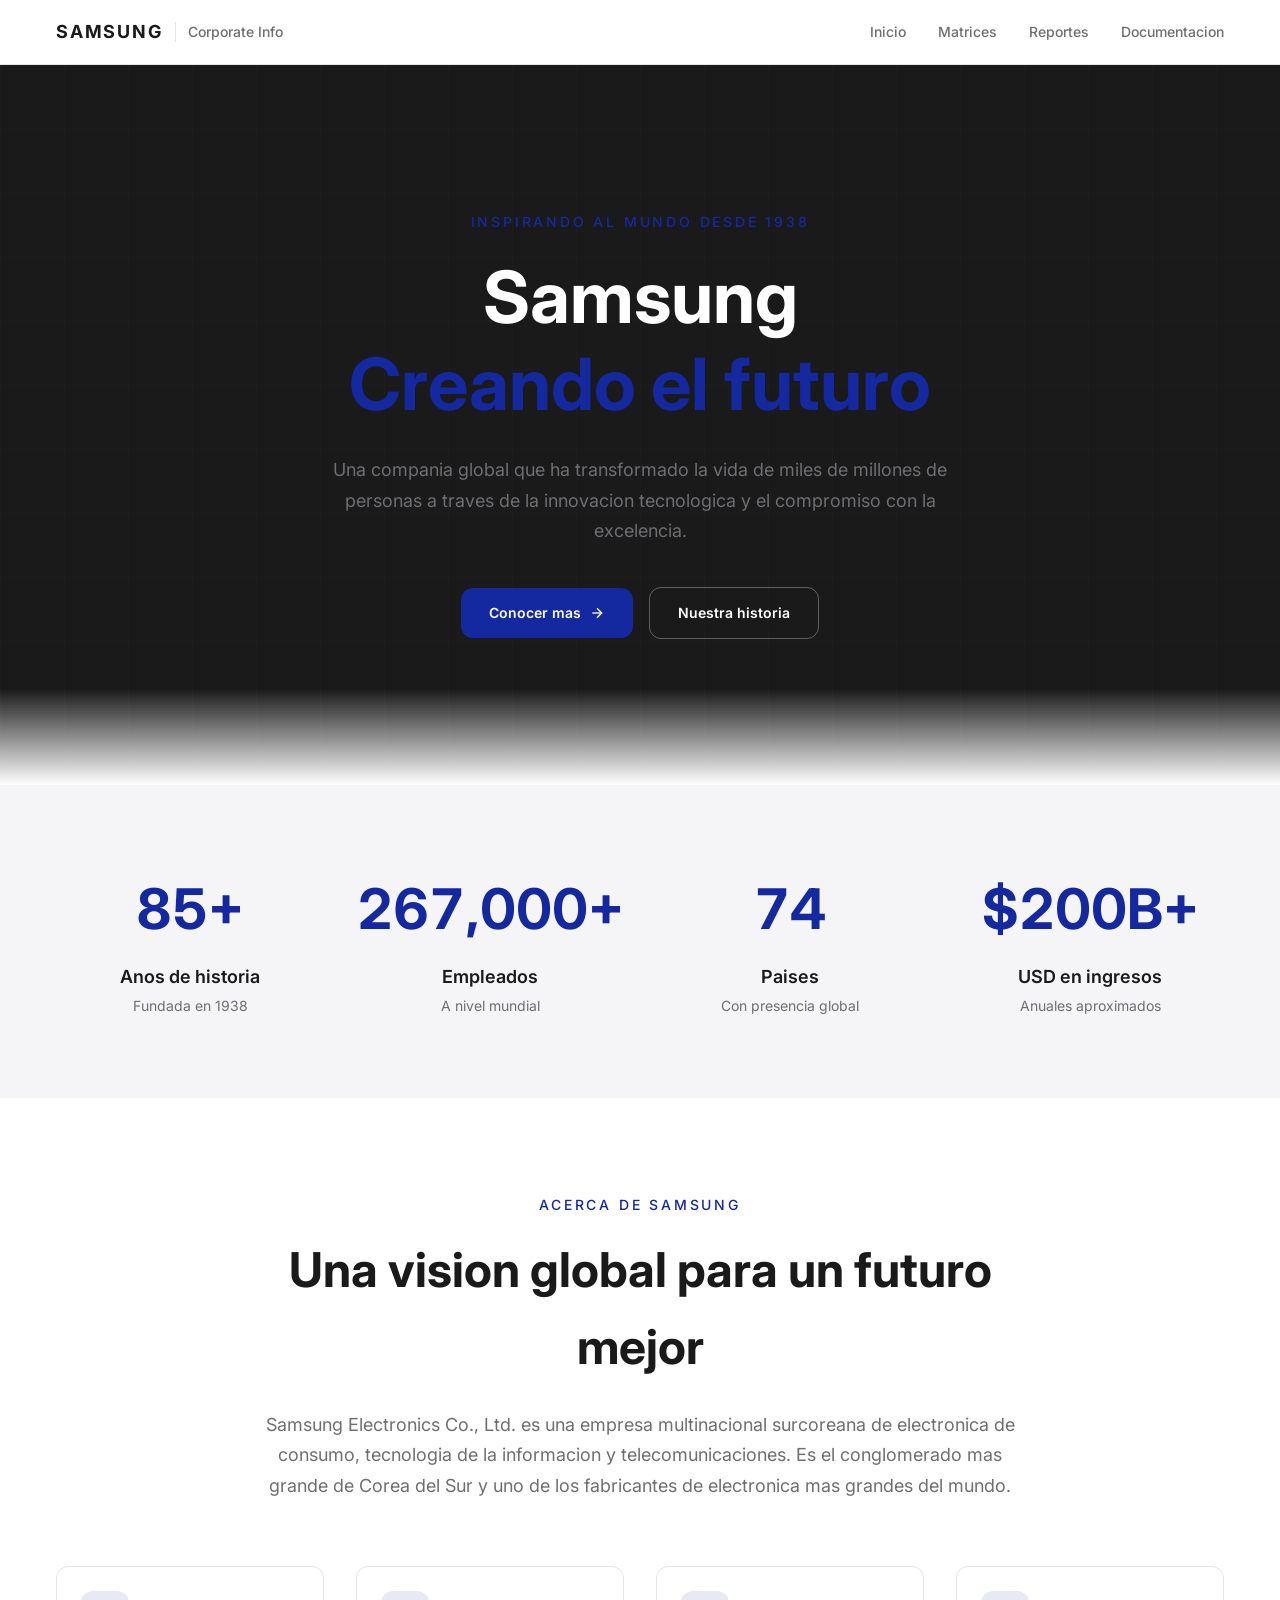
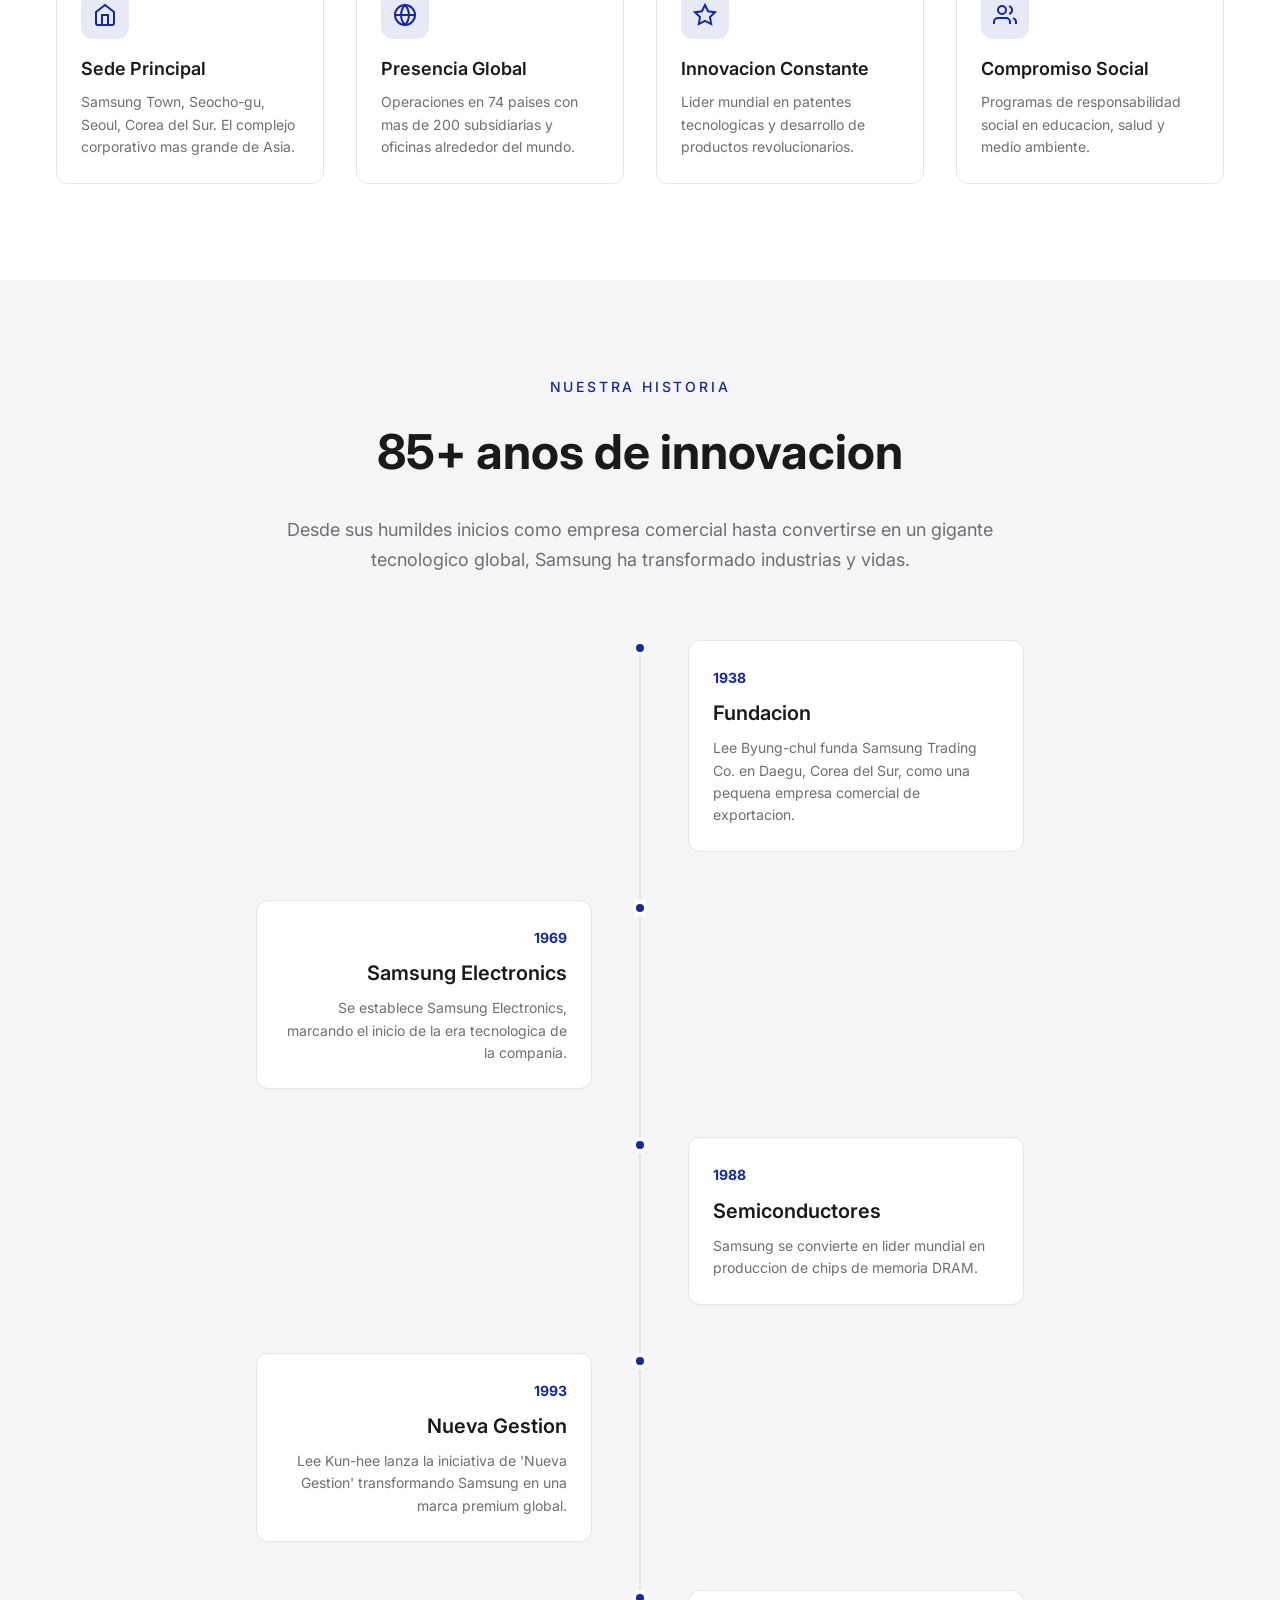
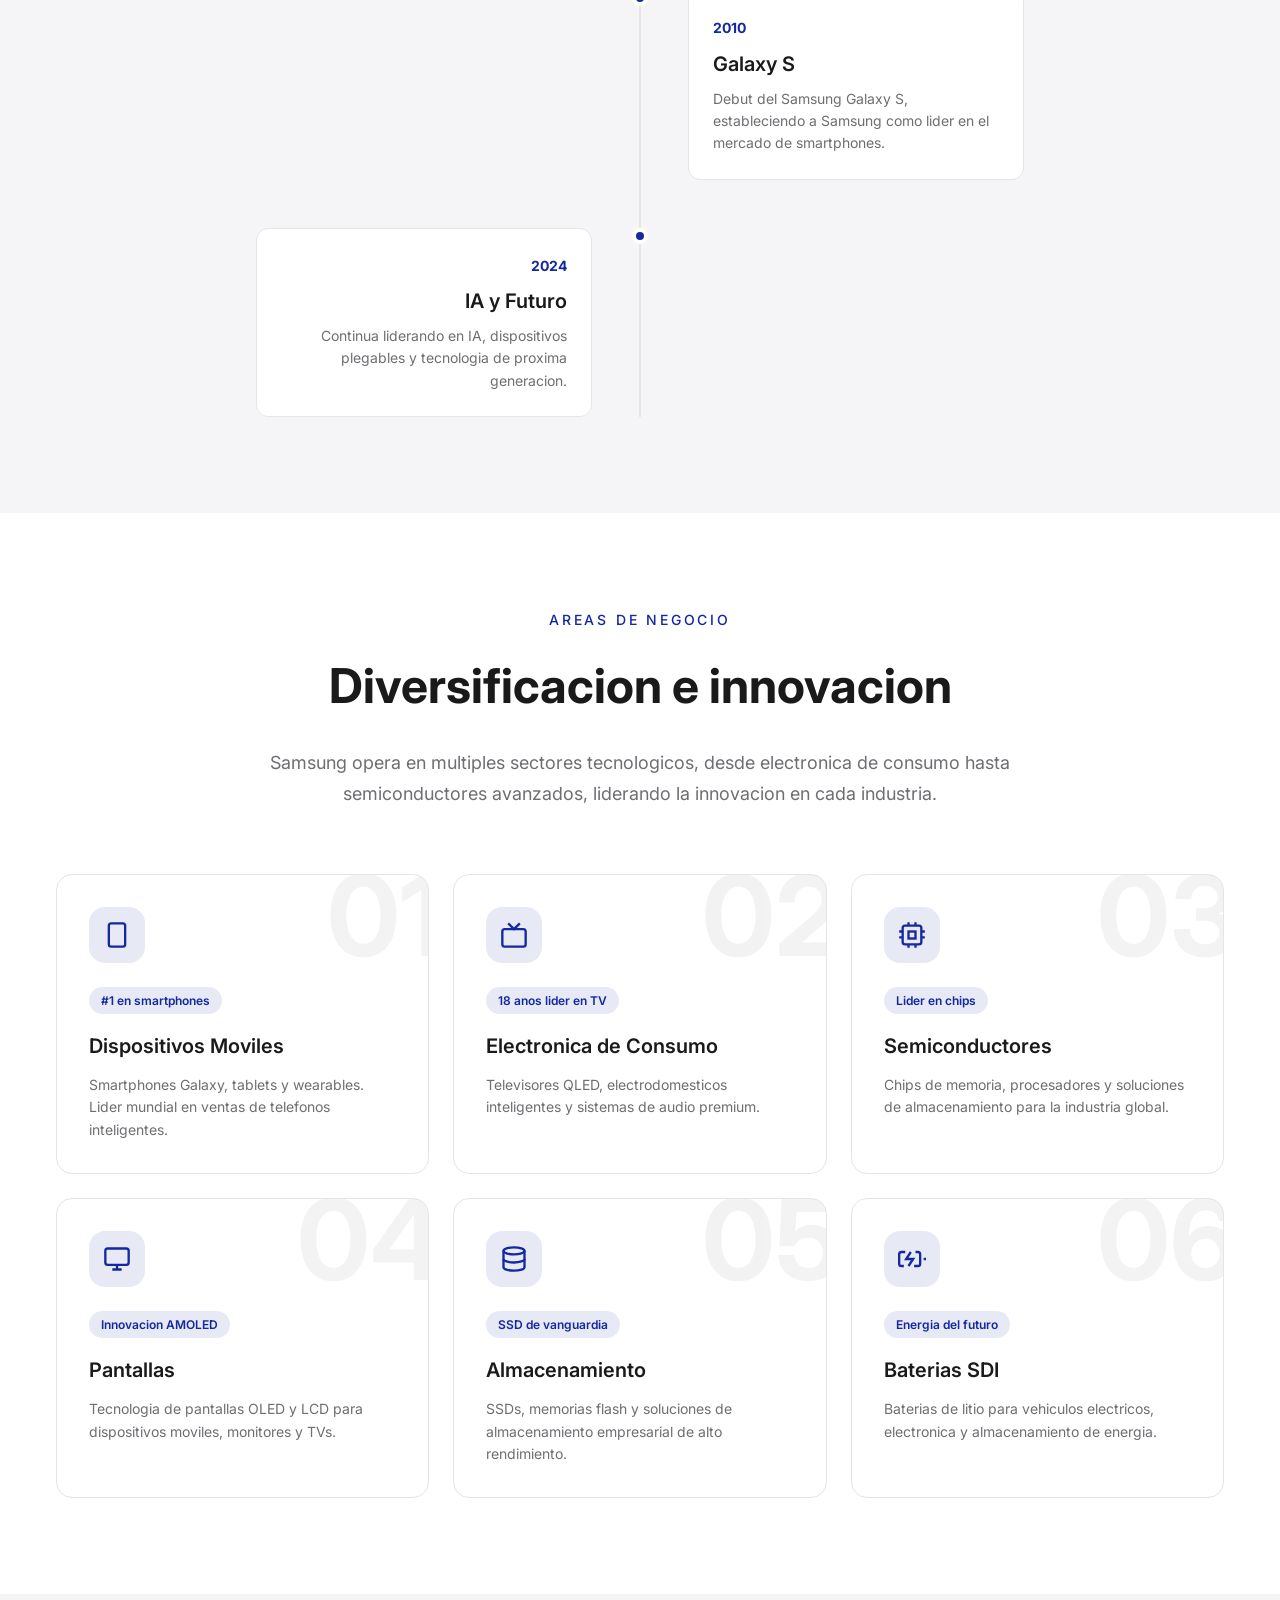
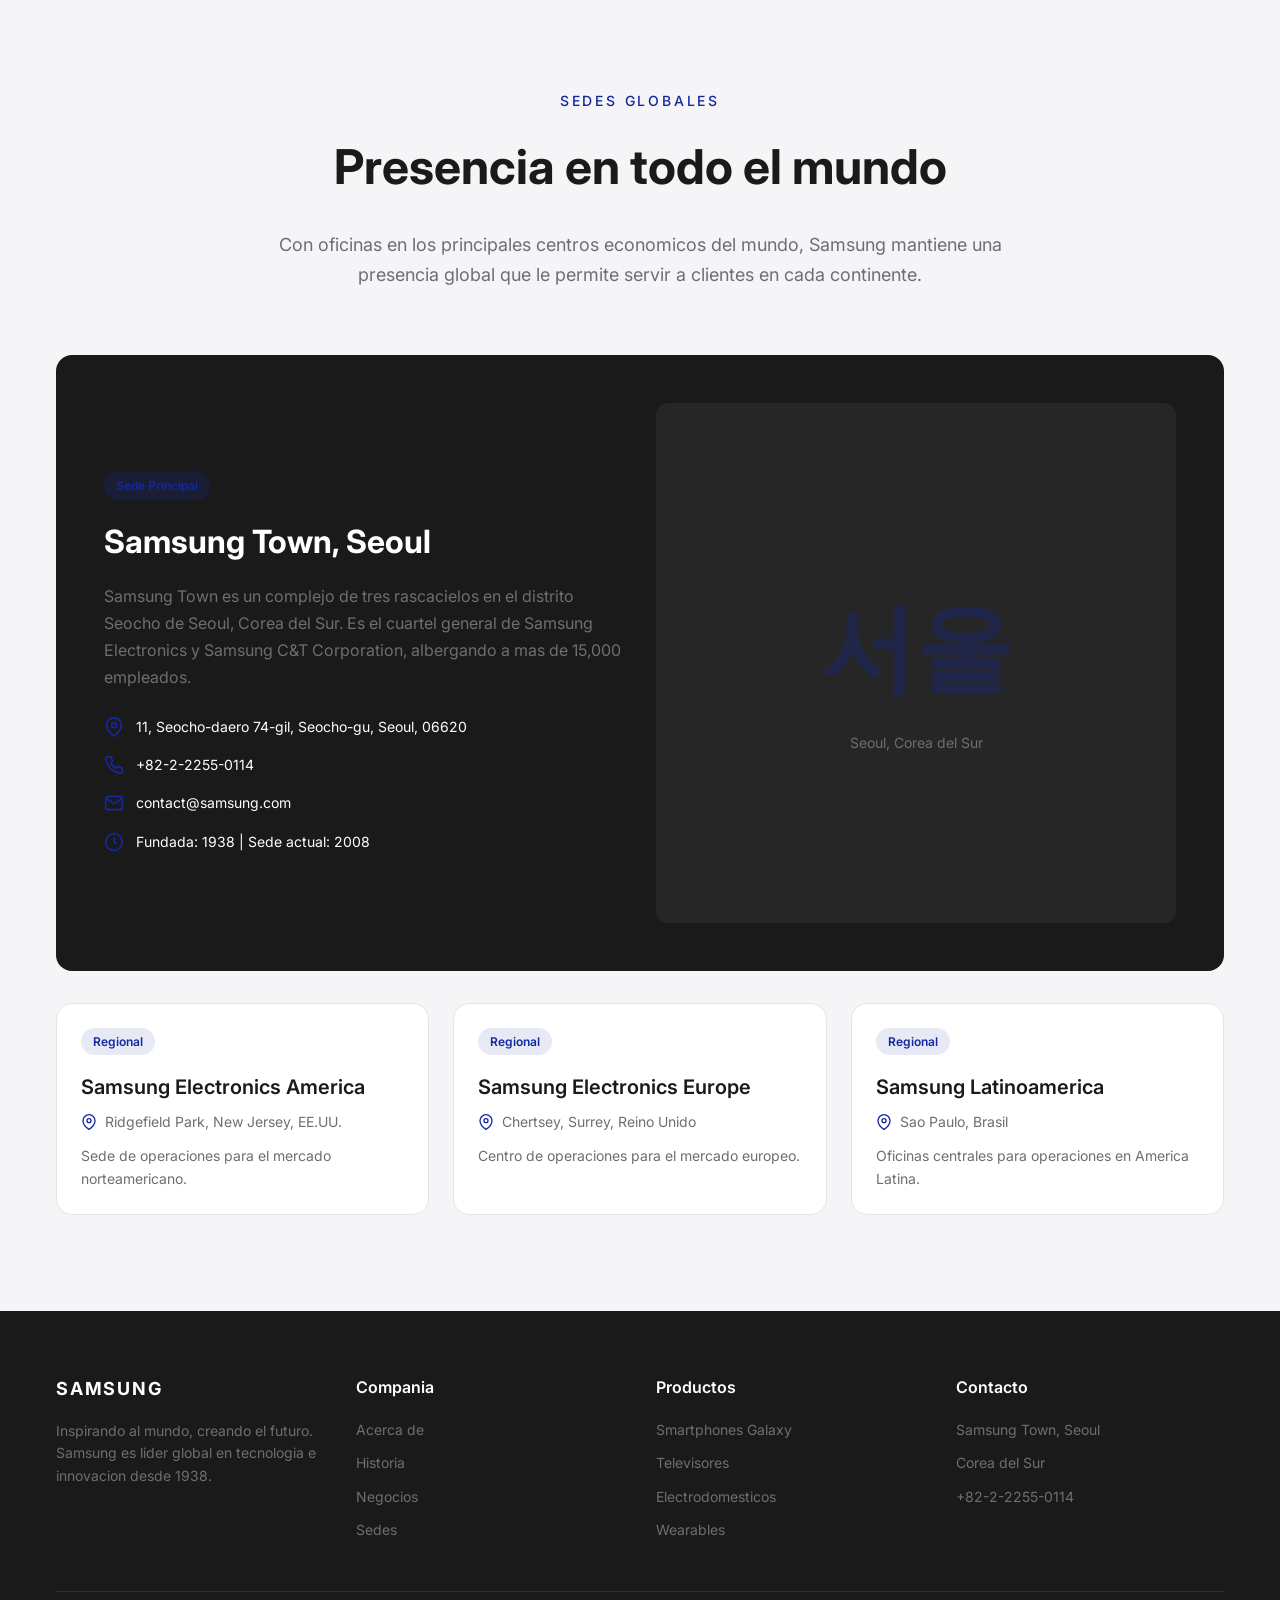
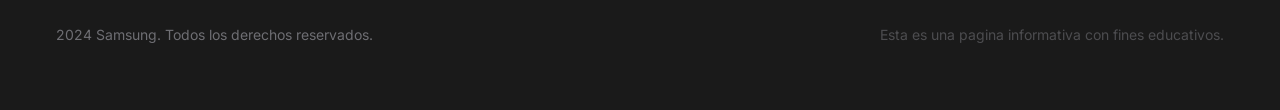
==== index.html @ 0bde5a0d "Rename hindex.html to index.html" ====
<!DOCTYPE html>
<html lang="es">
<head>
  <meta charset="UTF-8">
  <meta name="viewport" content="width=device-width, initial-scale=1.0">
  <title>Samsung | Informacion Corporativa</title>
  <meta name="description" content="Pagina informativa sobre Samsung Electronics. Historia, sedes, areas de negocio y mas de 85 anos de innovacion tecnologica.">
  <link rel="preconnect" href="https://fonts.googleapis.com">
  <link rel="preconnect" href="https://fonts.gstatic.com" crossorigin>
  <link href="https://fonts.googleapis.com/css2?family=Inter:wght@400;500;600;700&display=swap" rel="stylesheet">
  <link rel="stylesheet" href="style_home.css">
</head>
<body>

  <!-- Header -->
  <header class="header">
    <div class="header-container">
      <a href="/" class="logo">
        <span class="logo-text">SAMSUNG</span>
        <span class="logo-divider"></span>
        <span class="logo-subtitle">Corporate Info</span>
      </a>
      <nav class="nav">
        <a href="#" class="nav-link">Inicio</a>
        <a href="matrices.html" class="nav-link">Matrices</a>
        <a href="#" class="nav-link">Reportes</a>
        <a href="#" class="nav-link">Documentacion</a>
      </nav>
      <button class="menu-toggle" onclick="toggleMenu()">
        <svg viewBox="0 0 24 24" fill="none" stroke="currentColor" stroke-width="2">
          <line x1="3" y1="12" x2="21" y2="12"></line>
          <line x1="3" y1="6" x2="21" y2="6"></line>
          <line x1="3" y1="18" x2="21" y2="18"></line>
        </svg>
      </button>
    </div>
    <nav class="nav-mobile" id="mobileNav">
      <a href="#acerca" class="nav-link-mobile">Acerca de</a>
      <a href="#historia" class="nav-link-mobile">Historia</a>
      <a href="#negocios" class="nav-link-mobile">Negocios</a>
      <a href="#sedes" class="nav-link-mobile">Sedes</a>
      <a href="matrices.html" class="nav-link-mobile">Matrices</a>
    </nav>
  </header>

  <!-- Hero Section -->
  <section class="hero">
    <div class="hero-bg-pattern"></div>
    <div class="container hero-content">
      <p class="hero-subtitle">Inspirando al mundo desde 1938</p>
      <h1 class="hero-title">
        Samsung
        <span class="hero-title-accent">Creando el futuro</span>
      </h1>
      <p class="hero-description">
        Una compania global que ha transformado la vida de miles de millones de personas 
        a traves de la innovacion tecnologica y el compromiso con la excelencia.
      </p>
      <div class="hero-buttons">
        <a href="#acerca" class="btn btn-primary">
          Conocer mas
          <svg class="btn-icon" viewBox="0 0 24 24" fill="none" stroke="currentColor" stroke-width="2">
            <line x1="5" y1="12" x2="19" y2="12"></line>
            <polyline points="12 5 19 12 12 19"></polyline>
          </svg>
        </a>
        <a href="#historia" class="btn btn-outline">Nuestra historia</a>
      </div>
    </div>
    <div class="hero-gradient-bottom"></div>
  </section>

  <!-- Stats Section -->
  <section class="stats">
    <div class="container">
      <div class="stats-grid">
        <div class="stat-item">
          <div class="stat-number">85+</div>
          <div class="stat-label">Anos de historia</div>
          <div class="stat-description">Fundada en 1938</div>
        </div>
        <div class="stat-item">
          <div class="stat-number">267,000+</div>
          <div class="stat-label">Empleados</div>
          <div class="stat-description">A nivel mundial</div>
        </div>
        <div class="stat-item">
          <div class="stat-number">74</div>
          <div class="stat-label">Paises</div>
          <div class="stat-description">Con presencia global</div>
        </div>
        <div class="stat-item">
          <div class="stat-number">$200B+</div>
          <div class="stat-label">USD en ingresos</div>
          <div class="stat-description">Anuales aproximados</div>
        </div>
      </div>
    </div>
  </section>

  <!-- About Section -->
  <section id="acerca" class="about">
    <div class="container">
      <div class="section-header">
        <p class="section-subtitle">Acerca de Samsung</p>
        <h2 class="section-title">Una vision global para un futuro mejor</h2>
        <p class="section-description">
          Samsung Electronics Co., Ltd. es una empresa multinacional surcoreana de electronica 
          de consumo, tecnologia de la informacion y telecomunicaciones. Es el conglomerado 
          mas grande de Corea del Sur y uno de los fabricantes de electronica mas grandes del mundo.
        </p>
      </div>
      <div class="features-grid">
        <div class="feature-card">
          <div class="feature-icon">
            <svg viewBox="0 0 24 24" fill="none" stroke="currentColor" stroke-width="2">
              <path d="M3 9l9-7 9 7v11a2 2 0 01-2 2H5a2 2 0 01-2-2z"></path>
              <polyline points="9 22 9 12 15 12 15 22"></polyline>
            </svg>
          </div>
          <h3 class="feature-title">Sede Principal</h3>
          <p class="feature-description">Samsung Town, Seocho-gu, Seoul, Corea del Sur. El complejo corporativo mas grande de Asia.</p>
        </div>
        <div class="feature-card">
          <div class="feature-icon">
            <svg viewBox="0 0 24 24" fill="none" stroke="currentColor" stroke-width="2">
              <circle cx="12" cy="12" r="10"></circle>
              <line x1="2" y1="12" x2="22" y2="12"></line>
              <path d="M12 2a15.3 15.3 0 014 10 15.3 15.3 0 01-4 10 15.3 15.3 0 01-4-10 15.3 15.3 0 014-10z"></path>
            </svg>
          </div>
          <h3 class="feature-title">Presencia Global</h3>
          <p class="feature-description">Operaciones en 74 paises con mas de 200 subsidiarias y oficinas alrededor del mundo.</p>
        </div>
        <div class="feature-card">
          <div class="feature-icon">
            <svg viewBox="0 0 24 24" fill="none" stroke="currentColor" stroke-width="2">
              <polygon points="12 2 15.09 8.26 22 9.27 17 14.14 18.18 21.02 12 17.77 5.82 21.02 7 14.14 2 9.27 8.91 8.26 12 2"></polygon>
            </svg>
          </div>
          <h3 class="feature-title">Innovacion Constante</h3>
          <p class="feature-description">Lider mundial en patentes tecnologicas y desarrollo de productos revolucionarios.</p>
        </div>
        <div class="feature-card">
          <div class="feature-icon">
            <svg viewBox="0 0 24 24" fill="none" stroke="currentColor" stroke-width="2">
              <path d="M17 21v-2a4 4 0 00-4-4H5a4 4 0 00-4 4v2"></path>
              <circle cx="9" cy="7" r="4"></circle>
              <path d="M23 21v-2a4 4 0 00-3-3.87"></path>
              <path d="M16 3.13a4 4 0 010 7.75"></path>
            </svg>
          </div>
          <h3 class="feature-title">Compromiso Social</h3>
          <p class="feature-description">Programas de responsabilidad social en educacion, salud y medio ambiente.</p>
        </div>
      </div>
    </div>
  </section>

  <!-- History Section -->
  <section id="historia" class="history">
    <div class="container">
      <div class="section-header">
        <p class="section-subtitle">Nuestra Historia</p>
        <h2 class="section-title">85+ anos de innovacion</h2>
        <p class="section-description">
          Desde sus humildes inicios como empresa comercial hasta convertirse en un 
          gigante tecnologico global, Samsung ha transformado industrias y vidas.
        </p>
      </div>
      <div class="timeline">
        <div class="timeline-line"></div>
        <div class="timeline-item">
          <div class="timeline-dot"></div>
          <div class="timeline-card">
            <span class="timeline-year">1938</span>
            <h3 class="timeline-title">Fundacion</h3>
            <p class="timeline-description">Lee Byung-chul funda Samsung Trading Co. en Daegu, Corea del Sur, como una pequena empresa comercial de exportacion.</p>
          </div>
        </div>
        <div class="timeline-item">
          <div class="timeline-dot"></div>
          <div class="timeline-card">
            <span class="timeline-year">1969</span>
            <h3 class="timeline-title">Samsung Electronics</h3>
            <p class="timeline-description">Se establece Samsung Electronics, marcando el inicio de la era tecnologica de la compania.</p>
          </div>
        </div>
        <div class="timeline-item">
          <div class="timeline-dot"></div>
          <div class="timeline-card">
            <span class="timeline-year">1988</span>
            <h3 class="timeline-title">Semiconductores</h3>
            <p class="timeline-description">Samsung se convierte en lider mundial en produccion de chips de memoria DRAM.</p>
          </div>
        </div>
        <div class="timeline-item">
          <div class="timeline-dot"></div>
          <div class="timeline-card">
            <span class="timeline-year">1993</span>
            <h3 class="timeline-title">Nueva Gestion</h3>
            <p class="timeline-description">Lee Kun-hee lanza la iniciativa de 'Nueva Gestion' transformando Samsung en una marca premium global.</p>
          </div>
        </div>
        <div class="timeline-item">
          <div class="timeline-dot"></div>
          <div class="timeline-card">
            <span class="timeline-year">2010</span>
            <h3 class="timeline-title">Galaxy S</h3>
            <p class="timeline-description">Debut del Samsung Galaxy S, estableciendo a Samsung como lider en el mercado de smartphones.</p>
          </div>
        </div>
        <div class="timeline-item">
          <div class="timeline-dot"></div>
          <div class="timeline-card">
            <span class="timeline-year">2024</span>
            <h3 class="timeline-title">IA y Futuro</h3>
            <p class="timeline-description">Continua liderando en IA, dispositivos plegables y tecnologia de proxima generacion.</p>
          </div>
        </div>
      </div>
    </div>
  </section>

  <!-- Business Section -->
  <section id="negocios" class="business">
    <div class="container">
      <div class="section-header">
        <p class="section-subtitle">Areas de Negocio</p>
        <h2 class="section-title">Diversificacion e innovacion</h2>
        <p class="section-description">
          Samsung opera en multiples sectores tecnologicos, desde electronica de consumo 
          hasta semiconductores avanzados, liderando la innovacion en cada industria.
        </p>
      </div>
      <div class="business-grid">
        <div class="business-card">
          <div class="business-number">01</div>
          <div class="business-icon">
            <svg viewBox="0 0 24 24" fill="none" stroke="currentColor" stroke-width="2">
              <rect x="5" y="2" width="14" height="20" rx="2" ry="2"></rect>
              <line x1="12" y1="18" x2="12.01" y2="18"></line>
            </svg>
          </div>
          <span class="business-badge">#1 en smartphones</span>
          <h3 class="business-title">Dispositivos Moviles</h3>
          <p class="business-description">Smartphones Galaxy, tablets y wearables. Lider mundial en ventas de telefonos inteligentes.</p>
        </div>
        <div class="business-card">
          <div class="business-number">02</div>
          <div class="business-icon">
            <svg viewBox="0 0 24 24" fill="none" stroke="currentColor" stroke-width="2">
              <rect x="2" y="7" width="20" height="15" rx="2" ry="2"></rect>
              <polyline points="17 2 12 7 7 2"></polyline>
            </svg>
          </div>
          <span class="business-badge">18 anos lider en TV</span>
          <h3 class="business-title">Electronica de Consumo</h3>
          <p class="business-description">Televisores QLED, electrodomesticos inteligentes y sistemas de audio premium.</p>
        </div>
        <div class="business-card">
          <div class="business-number">03</div>
          <div class="business-icon">
            <svg viewBox="0 0 24 24" fill="none" stroke="currentColor" stroke-width="2">
              <rect x="4" y="4" width="16" height="16" rx="2" ry="2"></rect>
              <rect x="9" y="9" width="6" height="6"></rect>
              <line x1="9" y1="1" x2="9" y2="4"></line>
              <line x1="15" y1="1" x2="15" y2="4"></line>
              <line x1="9" y1="20" x2="9" y2="23"></line>
              <line x1="15" y1="20" x2="15" y2="23"></line>
              <line x1="20" y1="9" x2="23" y2="9"></line>
              <line x1="20" y1="14" x2="23" y2="14"></line>
              <line x1="1" y1="9" x2="4" y2="9"></line>
              <line x1="1" y1="14" x2="4" y2="14"></line>
            </svg>
          </div>
          <span class="business-badge">Lider en chips</span>
          <h3 class="business-title">Semiconductores</h3>
          <p class="business-description">Chips de memoria, procesadores y soluciones de almacenamiento para la industria global.</p>
        </div>
        <div class="business-card">
          <div class="business-number">04</div>
          <div class="business-icon">
            <svg viewBox="0 0 24 24" fill="none" stroke="currentColor" stroke-width="2">
              <rect x="2" y="3" width="20" height="14" rx="2" ry="2"></rect>
              <line x1="8" y1="21" x2="16" y2="21"></line>
              <line x1="12" y1="17" x2="12" y2="21"></line>
            </svg>
          </div>
          <span class="business-badge">Innovacion AMOLED</span>
          <h3 class="business-title">Pantallas</h3>
          <p class="business-description">Tecnologia de pantallas OLED y LCD para dispositivos moviles, monitores y TVs.</p>
        </div>
        <div class="business-card">
          <div class="business-number">05</div>
          <div class="business-icon">
            <svg viewBox="0 0 24 24" fill="none" stroke="currentColor" stroke-width="2">
              <ellipse cx="12" cy="5" rx="9" ry="3"></ellipse>
              <path d="M21 12c0 1.66-4 3-9 3s-9-1.34-9-3"></path>
              <path d="M3 5v14c0 1.66 4 3 9 3s9-1.34 9-3V5"></path>
            </svg>
          </div>
          <span class="business-badge">SSD de vanguardia</span>
          <h3 class="business-title">Almacenamiento</h3>
          <p class="business-description">SSDs, memorias flash y soluciones de almacenamiento empresarial de alto rendimiento.</p>
        </div>
        <div class="business-card">
          <div class="business-number">06</div>
          <div class="business-icon">
            <svg viewBox="0 0 24 24" fill="none" stroke="currentColor" stroke-width="2">
              <path d="M5 18H3a2 2 0 01-2-2V8a2 2 0 012-2h3.19M15 6h2a2 2 0 012 2v8a2 2 0 01-2 2h-3.19"></path>
              <line x1="23" y1="13" x2="23" y2="11"></line>
              <polyline points="11 6 7 12 13 12 9 18"></polyline>
            </svg>
          </div>
          <span class="business-badge">Energia del futuro</span>
          <h3 class="business-title">Baterias SDI</h3>
          <p class="business-description">Baterias de litio para vehiculos electricos, electronica y almacenamiento de energia.</p>
        </div>
      </div>
    </div>
  </section>

  <!-- Headquarters Section -->
  <section id="sedes" class="headquarters">
    <div class="container">
      <div class="section-header">
        <p class="section-subtitle">Sedes Globales</p>
        <h2 class="section-title">Presencia en todo el mundo</h2>
        <p class="section-description">
          Con oficinas en los principales centros economicos del mundo, Samsung 
          mantiene una presencia global que le permite servir a clientes en cada continente.
        </p>
      </div>
      
      <!-- Main HQ Card -->
      <div class="hq-main-card">
        <div class="hq-main-content">
          <div class="hq-main-info">
            <span class="hq-badge">Sede Principal</span>
            <h3 class="hq-main-title">Samsung Town, Seoul</h3>
            <p class="hq-main-description">
              Samsung Town es un complejo de tres rascacielos en el distrito Seocho de Seoul, 
              Corea del Sur. Es el cuartel general de Samsung Electronics y Samsung C&T Corporation, 
              albergando a mas de 15,000 empleados.
            </p>
            <div class="hq-details">
              <div class="hq-detail">
                <svg class="hq-detail-icon" viewBox="0 0 24 24" fill="none" stroke="currentColor" stroke-width="2">
                  <path d="M21 10c0 7-9 13-9 13s-9-6-9-13a9 9 0 0118 0z"></path>
                  <circle cx="12" cy="10" r="3"></circle>
                </svg>
                <span>11, Seocho-daero 74-gil, Seocho-gu, Seoul, 06620</span>
              </div>
              <div class="hq-detail">
                <svg class="hq-detail-icon" viewBox="0 0 24 24" fill="none" stroke="currentColor" stroke-width="2">
                  <path d="M22 16.92v3a2 2 0 01-2.18 2 19.79 19.79 0 01-8.63-3.07 19.5 19.5 0 01-6-6 19.79 19.79 0 01-3.07-8.67A2 2 0 014.11 2h3a2 2 0 012 1.72 12.84 12.84 0 00.7 2.81 2 2 0 01-.45 2.11L8.09 9.91a16 16 0 006 6l1.27-1.27a2 2 0 012.11-.45 12.84 12.84 0 002.81.7A2 2 0 0122 16.92z"></path>
                </svg>
                <span>+82-2-2255-0114</span>
              </div>
              <div class="hq-detail">
                <svg class="hq-detail-icon" viewBox="0 0 24 24" fill="none" stroke="currentColor" stroke-width="2">
                  <path d="M4 4h16c1.1 0 2 .9 2 2v12c0 1.1-.9 2-2 2H4c-1.1 0-2-.9-2-2V6c0-1.1.9-2 2-2z"></path>
                  <polyline points="22,6 12,13 2,6"></polyline>
                </svg>
                <span>contact@samsung.com</span>
              </div>
              <div class="hq-detail">
                <svg class="hq-detail-icon" viewBox="0 0 24 24" fill="none" stroke="currentColor" stroke-width="2">
                  <circle cx="12" cy="12" r="10"></circle>
                  <polyline points="12 6 12 12 16 14"></polyline>
                </svg>
                <span>Fundada: 1938 | Sede actual: 2008</span>
              </div>
            </div>
          </div>
          <div class="hq-main-visual">
            <div class="hq-korean-text">서울</div>
            <span class="hq-korean-subtitle">Seoul, Corea del Sur</span>
          </div>
        </div>
      </div>

      <!-- Regional Offices -->
      <div class="regional-offices-grid">
        <div class="regional-office-card">
          <span class="office-badge">Regional</span>
          <h3 class="office-title">Samsung Electronics America</h3>
          <div class="office-location">
            <svg class="office-location-icon" viewBox="0 0 24 24" fill="none" stroke="currentColor" stroke-width="2">
              <path d="M21 10c0 7-9 13-9 13s-9-6-9-13a9 9 0 0118 0z"></path>
              <circle cx="12" cy="10" r="3"></circle>
            </svg>
            Ridgefield Park, New Jersey, EE.UU.
          </div>
          <p class="office-description">Sede de operaciones para el mercado norteamericano.</p>
        </div>
        <div class="regional-office-card">
          <span class="office-badge">Regional</span>
          <h3 class="office-title">Samsung Electronics Europe</h3>
          <div class="office-location">
            <svg class="office-location-icon" viewBox="0 0 24 24" fill="none" stroke="currentColor" stroke-width="2">
              <path d="M21 10c0 7-9 13-9 13s-9-6-9-13a9 9 0 0118 0z"></path>
              <circle cx="12" cy="10" r="3"></circle>
            </svg>
            Chertsey, Surrey, Reino Unido
          </div>
          <p class="office-description">Centro de operaciones para el mercado europeo.</p>
        </div>
        <div class="regional-office-card">
          <span class="office-badge">Regional</span>
          <h3 class="office-title">Samsung Latinoamerica</h3>
          <div class="office-location">
            <svg class="office-location-icon" viewBox="0 0 24 24" fill="none" stroke="currentColor" stroke-width="2">
              <path d="M21 10c0 7-9 13-9 13s-9-6-9-13a9 9 0 0118 0z"></path>
              <circle cx="12" cy="10" r="3"></circle>
            </svg>
            Sao Paulo, Brasil
          </div>
          <p class="office-description">Oficinas centrales para operaciones en America Latina.</p>
        </div>
      </div>
    </div>
  </section>

  <!-- Footer -->
  <footer class="footer">
    <div class="container">
      <div class="footer-grid">
        <div class="footer-brand">
          <h4 class="footer-logo">SAMSUNG</h4>
          <p class="footer-description">
            Inspirando al mundo, creando el futuro. Samsung es lider global en 
            tecnologia e innovacion desde 1938.
          </p>
        </div>
        <div class="footer-links">
          <h5 class="footer-title">Compania</h5>
          <ul class="footer-list">
            <li><a href="#acerca">Acerca de</a></li>
            <li><a href="#historia">Historia</a></li>
            <li><a href="#negocios">Negocios</a></li>
            <li><a href="#sedes">Sedes</a></li>
          </ul>
        </div>
        <div class="footer-links">
          <h5 class="footer-title">Productos</h5>
          <ul class="footer-list">
            <li><span>Smartphones Galaxy</span></li>
            <li><span>Televisores</span></li>
            <li><span>Electrodomesticos</span></li>
            <li><span>Wearables</span></li>
          </ul>
        </div>
        <div class="footer-links">
          <h5 class="footer-title">Contacto</h5>
          <ul class="footer-list">
            <li><span>Samsung Town, Seoul</span></li>
            <li><span>Corea del Sur</span></li>
            <li><span>+82-2-2255-0114</span></li>
          </ul>
        </div>
      </div>
      <div class="footer-bottom">
        <p>2024 Samsung. Todos los derechos reservados.</p>
        <p class="footer-disclaimer">Esta es una pagina informativa con fines educativos.</p>
      </div>
    </div>
  </footer>

  <script>
    function toggleMenu() {
      const mobileNav = document.getElementById('mobileNav');
      mobileNav.classList.toggle('active');
    }
  </script>

</body>
</html>
---- style_home.css ----
/* ========================================
   CSS Variables - Samsung Theme
   ======================================== */
:root {
  --background: #ffffff;
  --foreground: #1a1a1a;
  --card: #ffffff;
  --card-foreground: #1a1a1a;
  --primary: #1428a0;
  --primary-light: rgba(20, 40, 160, 0.1);
  --primary-foreground: #ffffff;
  --muted: #f5f5f7;
  --muted-foreground: #6e6e73;
  --border: #e5e5e7;
  --radius: 0.75rem;
  --font-sans: 'Inter', -apple-system, BlinkMacSystemFont, 'Segoe UI', sans-serif;
}

/* ========================================
   Reset & Base Styles
   ======================================== */
*, *::before, *::after {
  box-sizing: border-box;
  margin: 0;
  padding: 0;
}

html {
  scroll-behavior: smooth;
}

body {
  font-family: var(--font-sans);
  background-color: var(--background);
  color: var(--foreground);
  line-height: 1.6;
}

a {
  text-decoration: none;
  color: inherit;
}

ul {
  list-style: none;
}

img {
  max-width: 100%;
  display: block;
}

/* ========================================
   Utility Classes
   ======================================== */
.container {
  width: 100%;
  max-width: 1200px;
  margin: 0 auto;
  padding: 0 1rem;
}

/* ========================================
   Header (Igual a Matrices)
   ======================================== */
.header {
  position: sticky;
  top: 0;
  z-index: 50;
  width: 100%;
  background: rgba(255, 255, 255, 0.95);
  backdrop-filter: blur(10px);
  border-bottom: 1px solid var(--border);
}

.header-container {
  display: flex;
  align-items: center;
  justify-content: space-between;
  height: 4rem;
  max-width: 1200px;
  margin: 0 auto;
  padding: 0 1rem;
}

.logo {
  display: flex;
  align-items: center;
  gap: 0.75rem;
}

.logo-text {
  font-size: 1.125rem;
  font-weight: 700;
  letter-spacing: 0.1em;
  color: var(--foreground);
}

.logo-divider {
  width: 1px;
  height: 1.25rem;
  background-color: var(--border);
}

.logo-subtitle {
  font-size: 0.875rem;
  font-weight: 500;
  color: var(--muted-foreground);
}

.nav {
  display: none;
  gap: 2rem;
}

.nav-link {
  font-size: 0.875rem;
  font-weight: 500;
  color: var(--muted-foreground);
  transition: color 0.2s;
  padding: 0.5rem 0;
  position: relative;
}

.nav-link:hover,
.nav-link.active {
  color: var(--foreground);
}

.nav-link.active::after {
  content: '';
  position: absolute;
  bottom: 0;
  left: 0;
  right: 0;
  height: 2px;
  background-color: var(--primary);
  border-radius: 1px;
}

.menu-toggle {
  display: flex;
  align-items: center;
  justify-content: center;
  width: 2.5rem;
  height: 2.5rem;
  background: none;
  border: none;
  cursor: pointer;
}

.menu-toggle svg {
  width: 1.25rem;
  height: 1.25rem;
}

.nav-mobile {
  display: none;
  flex-direction: column;
  gap: 0.5rem;
  padding: 1rem;
  background: var(--background);
  border-top: 1px solid var(--border);
}

.nav-mobile.active {
  display: flex;
}

.nav-link-mobile {
  font-size: 0.875rem;
  font-weight: 500;
  color: var(--muted-foreground);
  padding: 0.75rem 0;
  border-bottom: 1px solid var(--border);
  transition: color 0.2s;
}

.nav-link-mobile:last-child {
  border-bottom: none;
}

.nav-link-mobile:hover,
.nav-link-mobile.active {
  color: var(--primary);
}

@media (min-width: 768px) {
  .nav {
    display: flex;
  }
  .menu-toggle {
    display: none;
  }
}

/* ========================================
   Hero Section
   ======================================== */
.hero {
  position: relative;
  min-height: 80vh;
  display: flex;
  align-items: center;
  justify-content: center;
  overflow: hidden;
  background-color: var(--foreground);
}

.hero-bg-pattern {
  position: absolute;
  inset: 0;
  background-image: 
    linear-gradient(to right, #2a2a2a 1px, transparent 1px),
    linear-gradient(to bottom, #2a2a2a 1px, transparent 1px);
  background-size: 4rem 4rem;
  opacity: 0.2;
}

.hero-content {
  position: relative;
  z-index: 10;
  text-align: center;
  padding: 5rem 1rem;
}

.hero-subtitle {
  margin-bottom: 1.5rem;
  font-size: 0.875rem;
  font-weight: 500;
  text-transform: uppercase;
  letter-spacing: 0.2em;
  color: var(--primary);
}

.hero-title {
  margin-bottom: 2rem;
  font-size: 2.5rem;
  font-weight: 700;
  line-height: 1.1;
  color: var(--background);
}

.hero-title-accent {
  display: block;
  margin-top: 0.5rem;
  color: var(--primary);
}

.hero-description {
  max-width: 42rem;
  margin: 0 auto 2.5rem;
  font-size: 1.125rem;
  line-height: 1.7;
  color: var(--muted-foreground);
}

.hero-buttons {
  display: flex;
  flex-direction: column;
  gap: 1rem;
  align-items: center;
  justify-content: center;
}

.btn {
  display: inline-flex;
  align-items: center;
  justify-content: center;
  gap: 0.5rem;
  padding: 0.875rem 1.75rem;
  font-size: 0.875rem;
  font-weight: 600;
  border-radius: var(--radius);
  cursor: pointer;
  transition: all 0.2s;
}

.btn-primary {
  background-color: var(--primary);
  color: var(--primary-foreground);
  border: none;
}

.btn-primary:hover {
  opacity: 0.9;
}

.btn-outline {
  background: transparent;
  color: var(--background);
  border: 1px solid rgba(255, 255, 255, 0.3);
}

.btn-outline:hover {
  background: rgba(255, 255, 255, 0.1);
}

.btn-icon {
  width: 1rem;
  height: 1rem;
  transition: transform 0.2s;
}

.btn:hover .btn-icon {
  transform: translateX(4px);
}

.hero-gradient-bottom {
  position: absolute;
  bottom: 0;
  left: 0;
  right: 0;
  height: 6rem;
  background: linear-gradient(to top, var(--background), transparent);
}

@media (min-width: 640px) {
  .hero-title {
    font-size: 3.5rem;
  }
  .hero-buttons {
    flex-direction: row;
  }
}

@media (min-width: 1024px) {
  .hero-title {
    font-size: 4.5rem;
  }
}

/* ========================================
   Stats Section
   ======================================== */
.stats {
  padding: 5rem 0;
  background-color: var(--muted);
}

.stats-grid {
  display: grid;
  grid-template-columns: repeat(2, 1fr);
  gap: 2rem;
}

.stat-item {
  text-align: center;
}

.stat-number {
  font-size: 2.5rem;
  font-weight: 700;
  color: var(--primary);
  margin-bottom: 0.5rem;
  font-variant-numeric: tabular-nums;
}

.stat-label {
  font-size: 1.125rem;
  font-weight: 600;
  color: var(--foreground);
  margin-bottom: 0.25rem;
}

.stat-description {
  font-size: 0.875rem;
  color: var(--muted-foreground);
}

@media (min-width: 768px) {
  .stat-number {
    font-size: 3rem;
  }
}

@media (min-width: 1024px) {
  .stats-grid {
    grid-template-columns: repeat(4, 1fr);
  }
  .stat-number {
    font-size: 3.5rem;
  }
}

/* ========================================
   Section Styles (Shared)
   ======================================== */
.section-header {
  max-width: 48rem;
  margin: 0 auto 4rem;
  text-align: center;
}

.section-subtitle {
  margin-bottom: 1rem;
  font-size: 0.875rem;
  font-weight: 500;
  text-transform: uppercase;
  letter-spacing: 0.2em;
  color: var(--primary);
}

.section-title {
  margin-bottom: 1.5rem;
  font-size: 2rem;
  font-weight: 700;
  color: var(--foreground);
}

.section-description {
  font-size: 1.125rem;
  line-height: 1.7;
  color: var(--muted-foreground);
}

@media (min-width: 768px) {
  .section-title {
    font-size: 2.5rem;
  }
}

@media (min-width: 1024px) {
  .section-title {
    font-size: 3rem;
  }
}

/* ========================================
   About Section
   ======================================== */
.about {
  padding: 6rem 0;
  background-color: var(--background);
}

.features-grid {
  display: grid;
  gap: 2rem;
}

.feature-card {
  padding: 1.5rem;
  border: 1px solid var(--border);
  border-radius: var(--radius);
  background-color: var(--card);
  transition: all 0.3s;
}

.feature-card:hover {
  border-color: rgba(20, 40, 160, 0.5);
  box-shadow: 0 10px 40px rgba(20, 40, 160, 0.05);
}

.feature-icon {
  width: 3rem;
  height: 3rem;
  display: flex;
  align-items: center;
  justify-content: center;
  background: var(--primary-light);
  border-radius: var(--radius);
  margin-bottom: 1rem;
  transition: background 0.3s;
}

.feature-card:hover .feature-icon {
  background: rgba(20, 40, 160, 0.2);
}

.feature-icon svg {
  width: 1.5rem;
  height: 1.5rem;
  color: var(--primary);
}

.feature-title {
  font-size: 1.125rem;
  font-weight: 600;
  margin-bottom: 0.5rem;
  color: var(--foreground);
}

.feature-description {
  font-size: 0.875rem;
  line-height: 1.6;
  color: var(--muted-foreground);
}

@media (min-width: 768px) {
  .features-grid {
    grid-template-columns: repeat(2, 1fr);
  }
}

@media (min-width: 1024px) {
  .features-grid {
    grid-template-columns: repeat(4, 1fr);
  }
}

/* ========================================
   History Section (Timeline)
   ======================================== */
.history {
  padding: 6rem 0;
  background-color: var(--muted);
}

.timeline {
  position: relative;
  max-width: 48rem;
  margin: 0 auto;
}

.timeline-line {
  position: absolute;
  left: 0;
  top: 0;
  bottom: 0;
  width: 2px;
  background-color: var(--border);
}

.timeline-item {
  position: relative;
  padding-left: 2rem;
  margin-bottom: 3rem;
}

.timeline-item:last-child {
  margin-bottom: 0;
}

.timeline-dot {
  position: absolute;
  left: -7px;
  top: 0;
  width: 1rem;
  height: 1rem;
  border-radius: 50%;
  background-color: var(--primary);
  border: 4px solid var(--background);
}

.timeline-card {
  padding: 1.5rem;
  background-color: var(--card);
  border: 1px solid var(--border);
  border-radius: var(--radius);
  transition: border-color 0.3s;
}

.timeline-card:hover {
  border-color: rgba(20, 40, 160, 0.5);
}

.timeline-year {
  display: inline-block;
  font-size: 0.875rem;
  font-weight: 700;
  color: var(--primary);
  margin-bottom: 0.5rem;
}

.timeline-title {
  font-size: 1.25rem;
  font-weight: 600;
  margin-bottom: 0.5rem;
  color: var(--foreground);
}

.timeline-description {
  font-size: 0.875rem;
  line-height: 1.6;
  color: var(--muted-foreground);
}

@media (min-width: 768px) {
  .timeline-line {
    left: 50%;
    transform: translateX(-50%);
  }
  
  .timeline-item {
    width: 50%;
    padding-left: 0;
    padding-right: 3rem;
  }
  
  .timeline-item:nth-child(even) {
    margin-left: 50%;
    padding-left: 3rem;
    padding-right: 0;
  }
  
  .timeline-dot {
    left: auto;
    right: -8px;
  }
  
  .timeline-item:nth-child(even) .timeline-dot {
    left: -8px;
    right: auto;
  }
  
  .timeline-card {
    text-align: left;
  }
  
  .timeline-item:nth-child(odd) .timeline-card {
    text-align: right;
  }
}

/* ========================================
   Business Section
   ======================================== */
.business {
  padding: 6rem 0;
  background-color: var(--background);
}

.business-grid {
  display: grid;
  gap: 1.5rem;
}

.business-card {
  position: relative;
  overflow: hidden;
  padding: 2rem;
  background-color: var(--card);
  border: 1px solid var(--border);
  border-radius: calc(var(--radius) + 4px);
  transition: all 0.3s;
}

.business-card:hover {
  border-color: rgba(20, 40, 160, 0.5);
  box-shadow: 0 20px 60px rgba(20, 40, 160, 0.05);
}

.business-number {
  position: absolute;
  top: -1rem;
  right: -1rem;
  font-size: 7rem;
  font-weight: 700;
  color: var(--foreground);
  opacity: 0.05;
  line-height: 1;
}

.business-icon {
  position: relative;
  z-index: 1;
  width: 3.5rem;
  height: 3.5rem;
  display: flex;
  align-items: center;
  justify-content: center;
  background: var(--primary-light);
  border-radius: calc(var(--radius) + 4px);
  margin-bottom: 1.5rem;
  transition: background 0.3s;
}

.business-card:hover .business-icon {
  background: rgba(20, 40, 160, 0.2);
}

.business-icon svg {
  width: 1.75rem;
  height: 1.75rem;
  color: var(--primary);
}

.business-badge {
  display: inline-block;
  font-size: 0.75rem;
  font-weight: 600;
  color: var(--primary);
  background: var(--primary-light);
  padding: 0.25rem 0.75rem;
  border-radius: 9999px;
  margin-bottom: 1rem;
}

.business-title {
  font-size: 1.25rem;
  font-weight: 600;
  margin-bottom: 0.75rem;
  color: var(--foreground);
}

.business-description {
  font-size: 0.875rem;
  line-height: 1.6;
  color: var(--muted-foreground);
}

@media (min-width: 768px) {
  .business-grid {
    grid-template-columns: repeat(2, 1fr);
  }
}

@media (min-width: 1024px) {
  .business-grid {
    grid-template-columns: repeat(3, 1fr);
  }
}

/* ========================================
   Headquarters Section
   ======================================== */
.headquarters {
  padding: 6rem 0;
  background-color: var(--muted);
}

.hq-main-card {
  background-color: var(--foreground);
  border-radius: 1rem;
  padding: 2rem;
  margin-bottom: 2rem;
  color: var(--background);
}

.hq-main-content {
  display: grid;
  gap: 2rem;
  align-items: center;
}

.hq-badge {
  display: inline-block;
  font-size: 0.75rem;
  font-weight: 600;
  color: var(--primary);
  background: rgba(20, 40, 160, 0.2);
  padding: 0.25rem 0.75rem;
  border-radius: 9999px;
  margin-bottom: 1rem;
}

.hq-main-title {
  font-size: 1.75rem;
  font-weight: 700;
  margin-bottom: 1rem;
}

.hq-main-description {
  font-size: 1rem;
  line-height: 1.7;
  color: var(--muted-foreground);
  margin-bottom: 1.5rem;
}

.hq-details {
  display: flex;
  flex-direction: column;
  gap: 1rem;
}

.hq-detail {
  display: flex;
  align-items: center;
  gap: 0.75rem;
  font-size: 0.875rem;
}

.hq-detail-icon {
  width: 1.25rem;
  height: 1.25rem;
  flex-shrink: 0;
  color: var(--primary);
}

.hq-main-visual {
  display: flex;
  flex-direction: column;
  align-items: center;
  justify-content: center;
  aspect-ratio: 1;
  background: rgba(255, 255, 255, 0.05);
  border-radius: var(--radius);
  text-align: center;
}

.hq-korean-text {
  font-size: 4rem;
  font-weight: 700;
  color: rgba(20, 40, 160, 0.3);
  margin-bottom: 0.5rem;
}

.hq-korean-subtitle {
  font-size: 0.875rem;
  color: var(--muted-foreground);
}

.regional-offices-grid {
  display: grid;
  gap: 1.5rem;
}

.regional-office-card {
  padding: 1.5rem;
  background-color: var(--card);
  border: 1px solid var(--border);
  border-radius: calc(var(--radius) + 4px);
  transition: border-color 0.3s;
}

.regional-office-card:hover {
  border-color: rgba(20, 40, 160, 0.5);
}

.office-badge {
  display: inline-block;
  font-size: 0.75rem;
  font-weight: 600;
  color: var(--primary);
  background: var(--primary-light);
  padding: 0.25rem 0.75rem;
  border-radius: 9999px;
  margin-bottom: 1rem;
}

.office-title {
  font-size: 1.25rem;
  font-weight: 600;
  margin-bottom: 0.5rem;
  color: var(--foreground);
}

.office-location {
  display: flex;
  align-items: center;
  gap: 0.5rem;
  font-size: 0.875rem;
  color: var(--muted-foreground);
  margin-bottom: 0.75rem;
}

.office-location-icon {
  width: 1rem;
  height: 1rem;
  color: var(--primary);
}

.office-description {
  font-size: 0.875rem;
  line-height: 1.6;
  color: var(--muted-foreground);
}

@media (min-width: 768px) {
  .hq-main-card {
    padding: 3rem;
  }
  
  .hq-main-content {
    grid-template-columns: 1fr 1fr;
  }
  
  .hq-main-title {
    font-size: 2rem;
  }
  
  .hq-korean-text {
    font-size: 6rem;
  }
  
  .regional-offices-grid {
    grid-template-columns: repeat(3, 1fr);
  }
}

/* ========================================
   Footer
   ======================================== */
.footer {
  padding: 4rem 0;
  background-color: var(--foreground);
  color: var(--background);
}

.footer-grid {
  display: grid;
  gap: 2rem;
  margin-bottom: 3rem;
}

.footer-logo {
  font-size: 1.125rem;
  font-weight: 700;
  letter-spacing: 0.1em;
  margin-bottom: 1rem;
}

.footer-description {
  font-size: 0.875rem;
  line-height: 1.6;
  color: var(--muted-foreground);
}

.footer-title {
  font-size: 1rem;
  font-weight: 600;
  margin-bottom: 1rem;
}

.footer-list {
  display: flex;
  flex-direction: column;
  gap: 0.5rem;
}

.footer-list a,
.footer-list span {
  font-size: 0.875rem;
  color: var(--muted-foreground);
  transition: color 0.2s;
}

.footer-list a:hover {
  color: var(--primary);
}

.footer-bottom {
  padding-top: 2rem;
  border-top: 1px solid rgba(255, 255, 255, 0.1);
  display: flex;
  flex-direction: column;
  gap: 0.5rem;
  align-items: center;
  text-align: center;
}

.footer-bottom p {
  font-size: 0.875rem;
  color: var(--muted-foreground);
}

.footer-disclaimer {
  font-size: 0.75rem;
  opacity: 0.6;
}

@media (min-width: 768px) {
  .footer-grid {
    grid-template-columns: repeat(4, 1fr);
  }
  
  .footer-bottom {
    flex-direction: row;
    justify-content: space-between;
    text-align: left;
  }
}
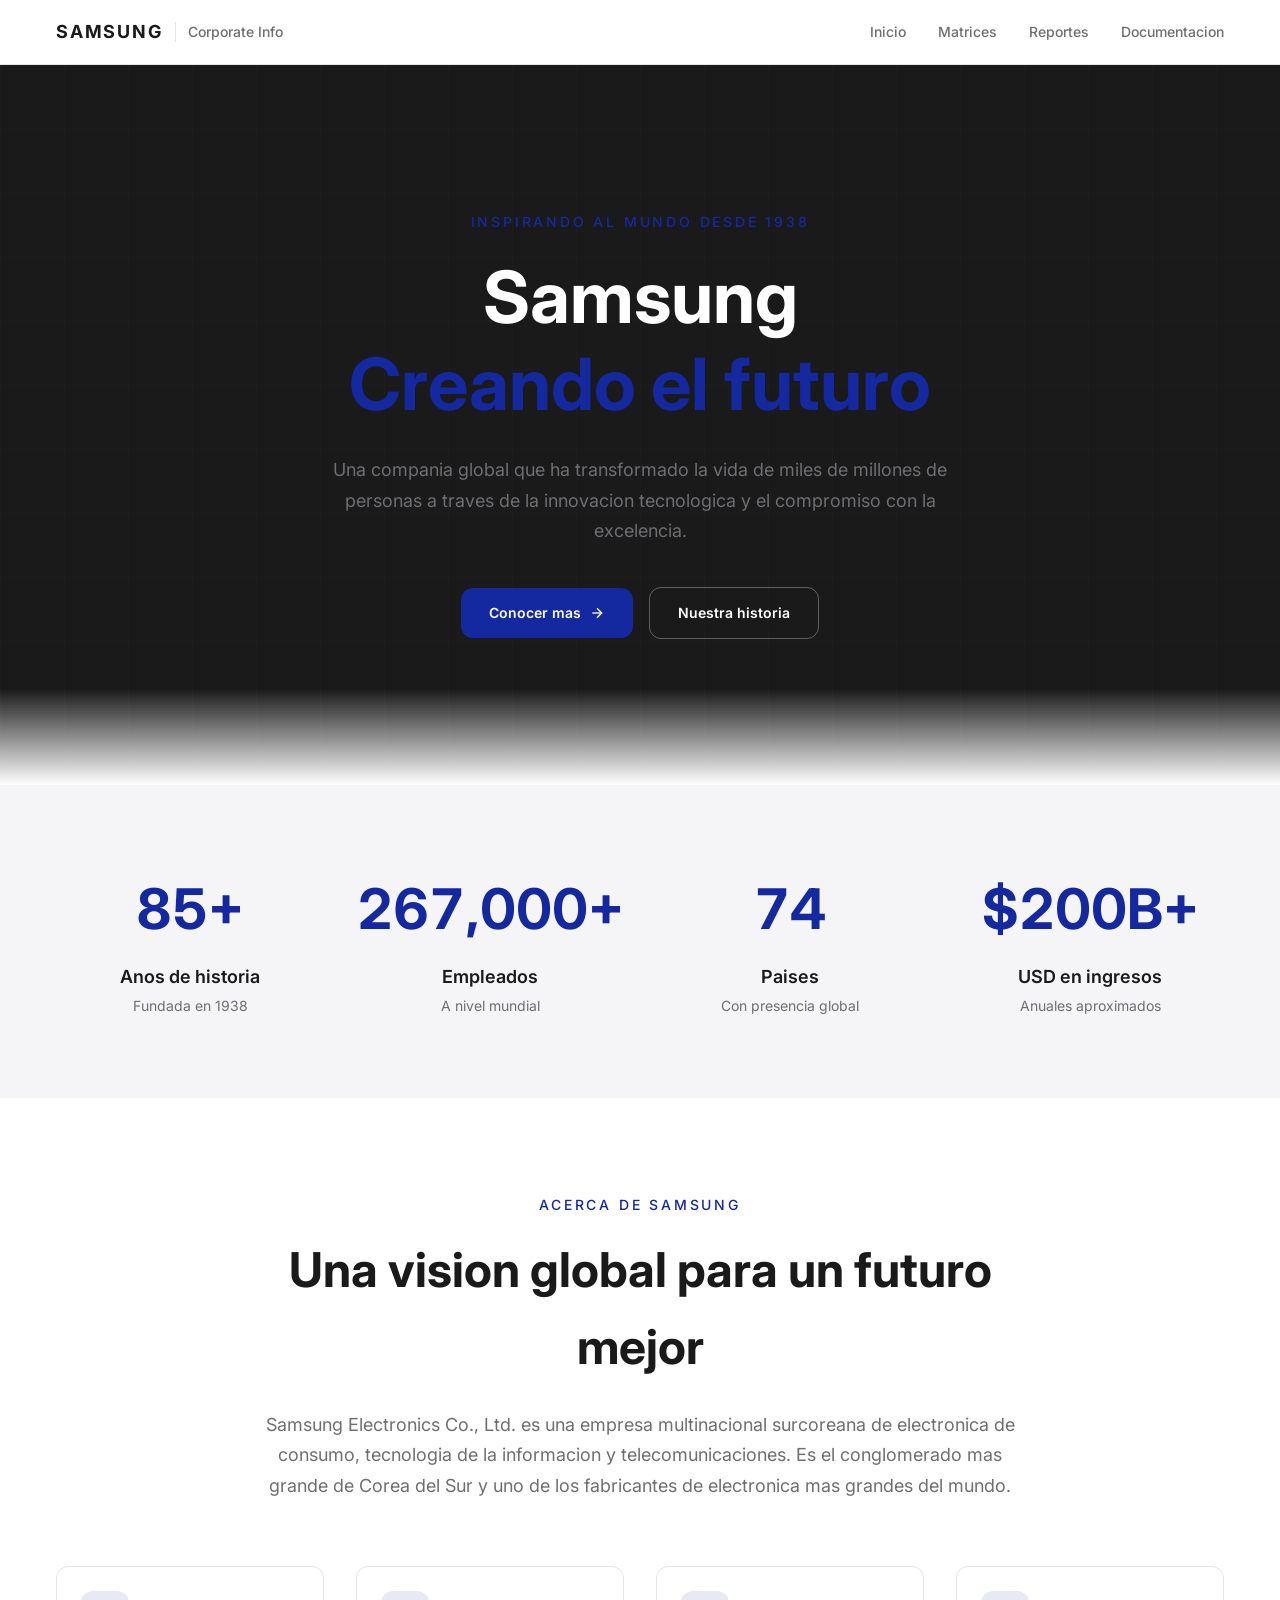
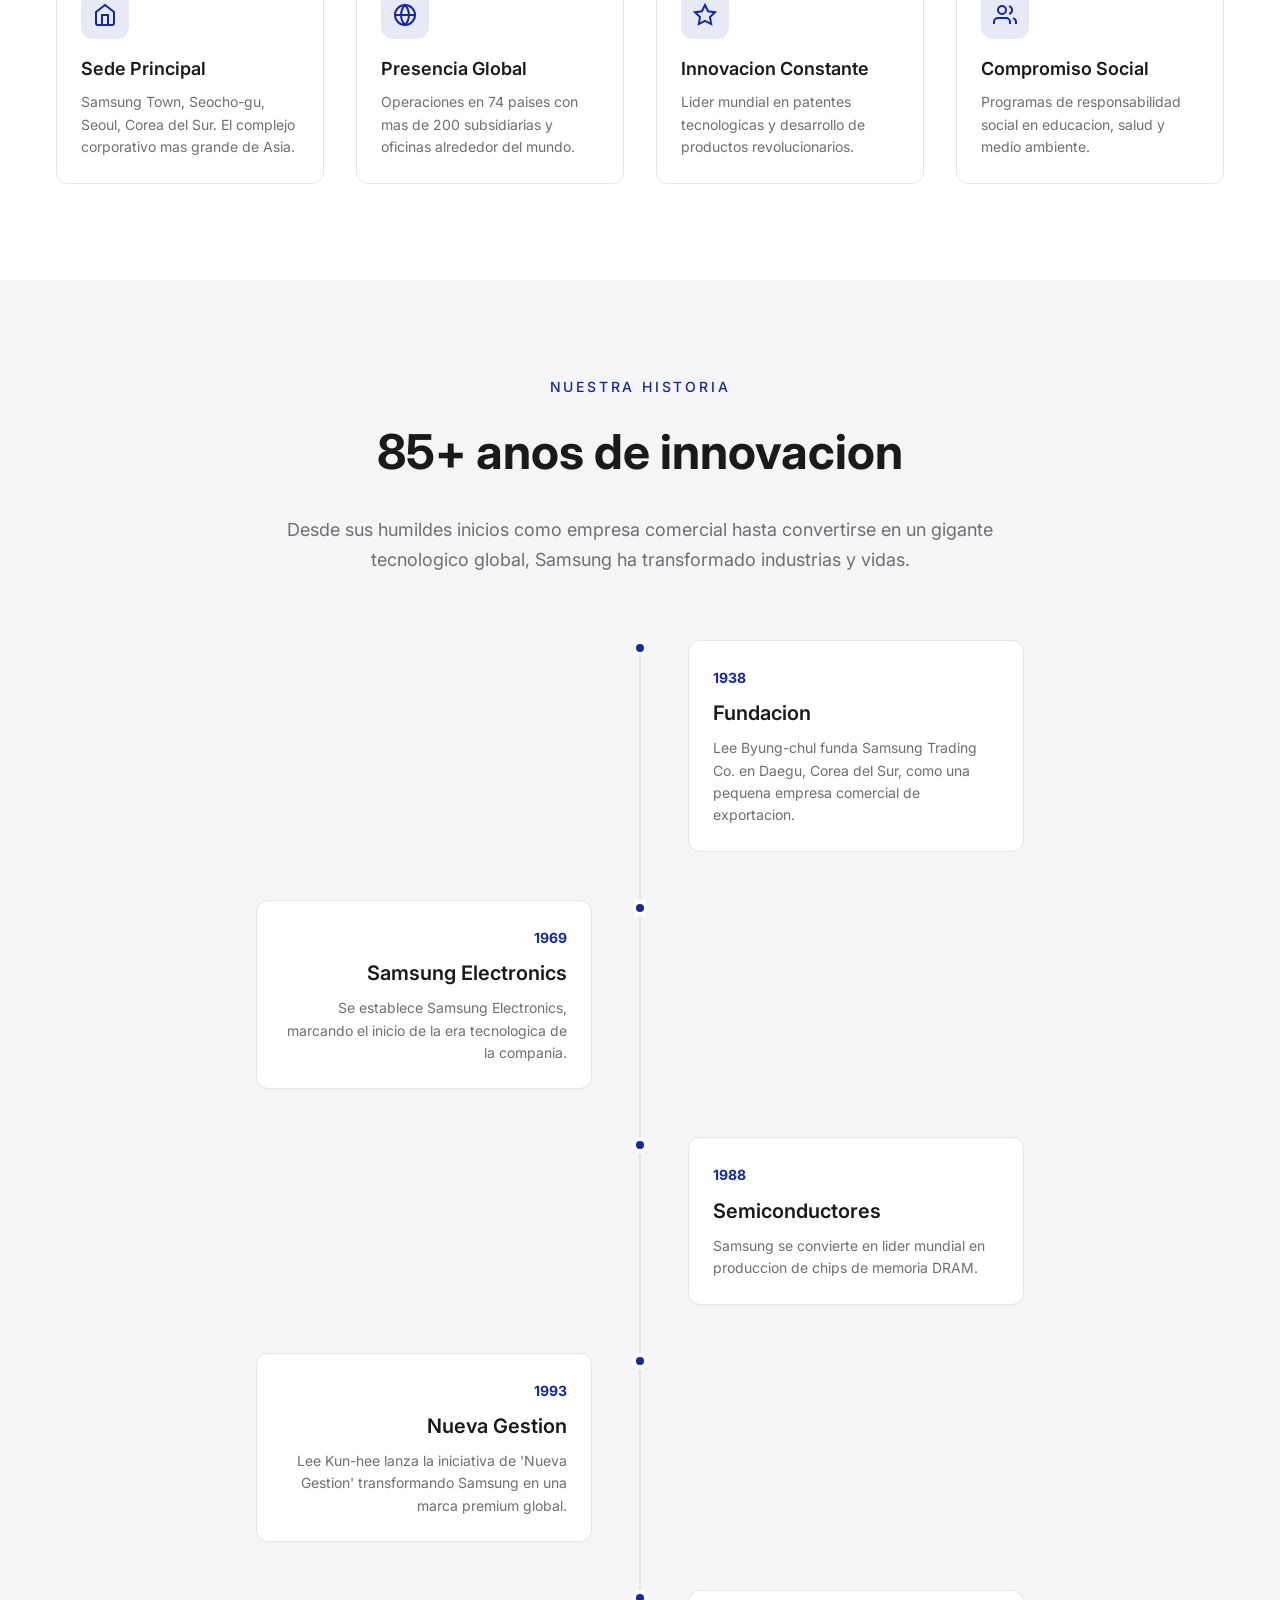
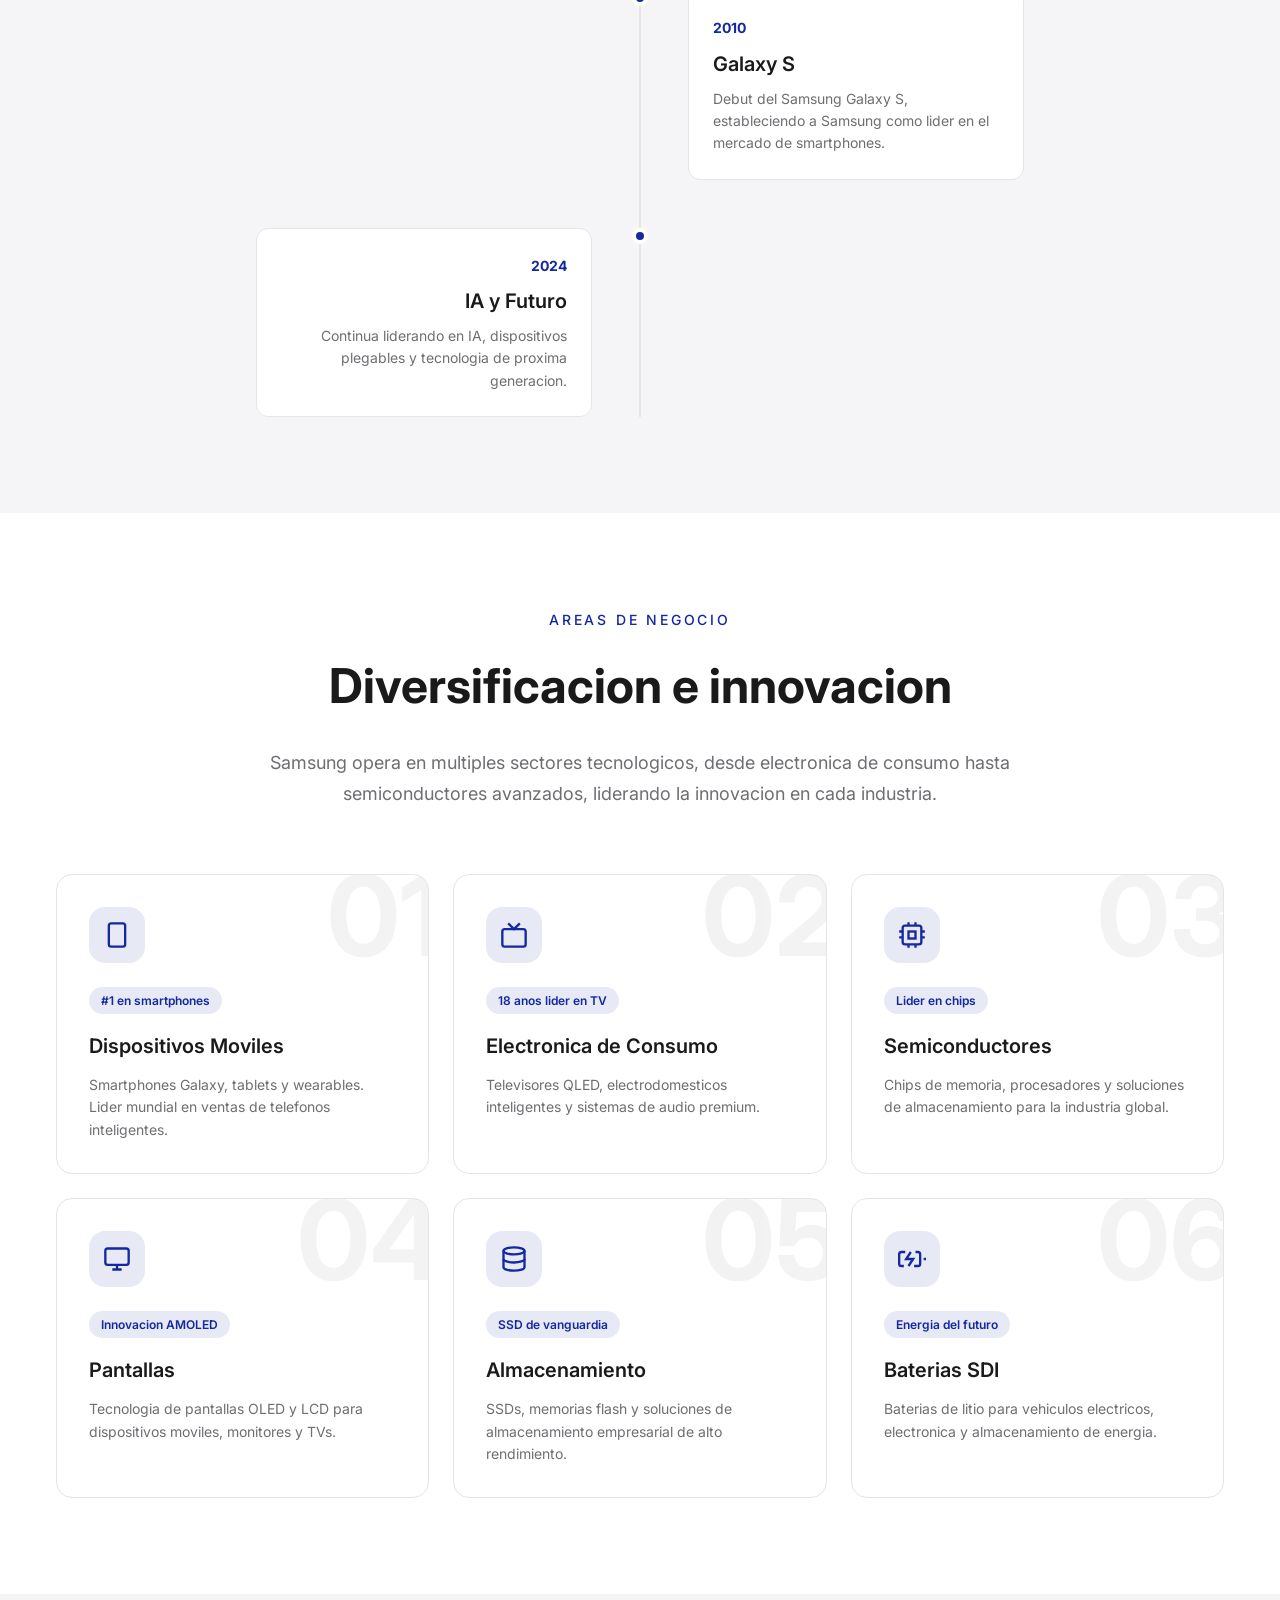
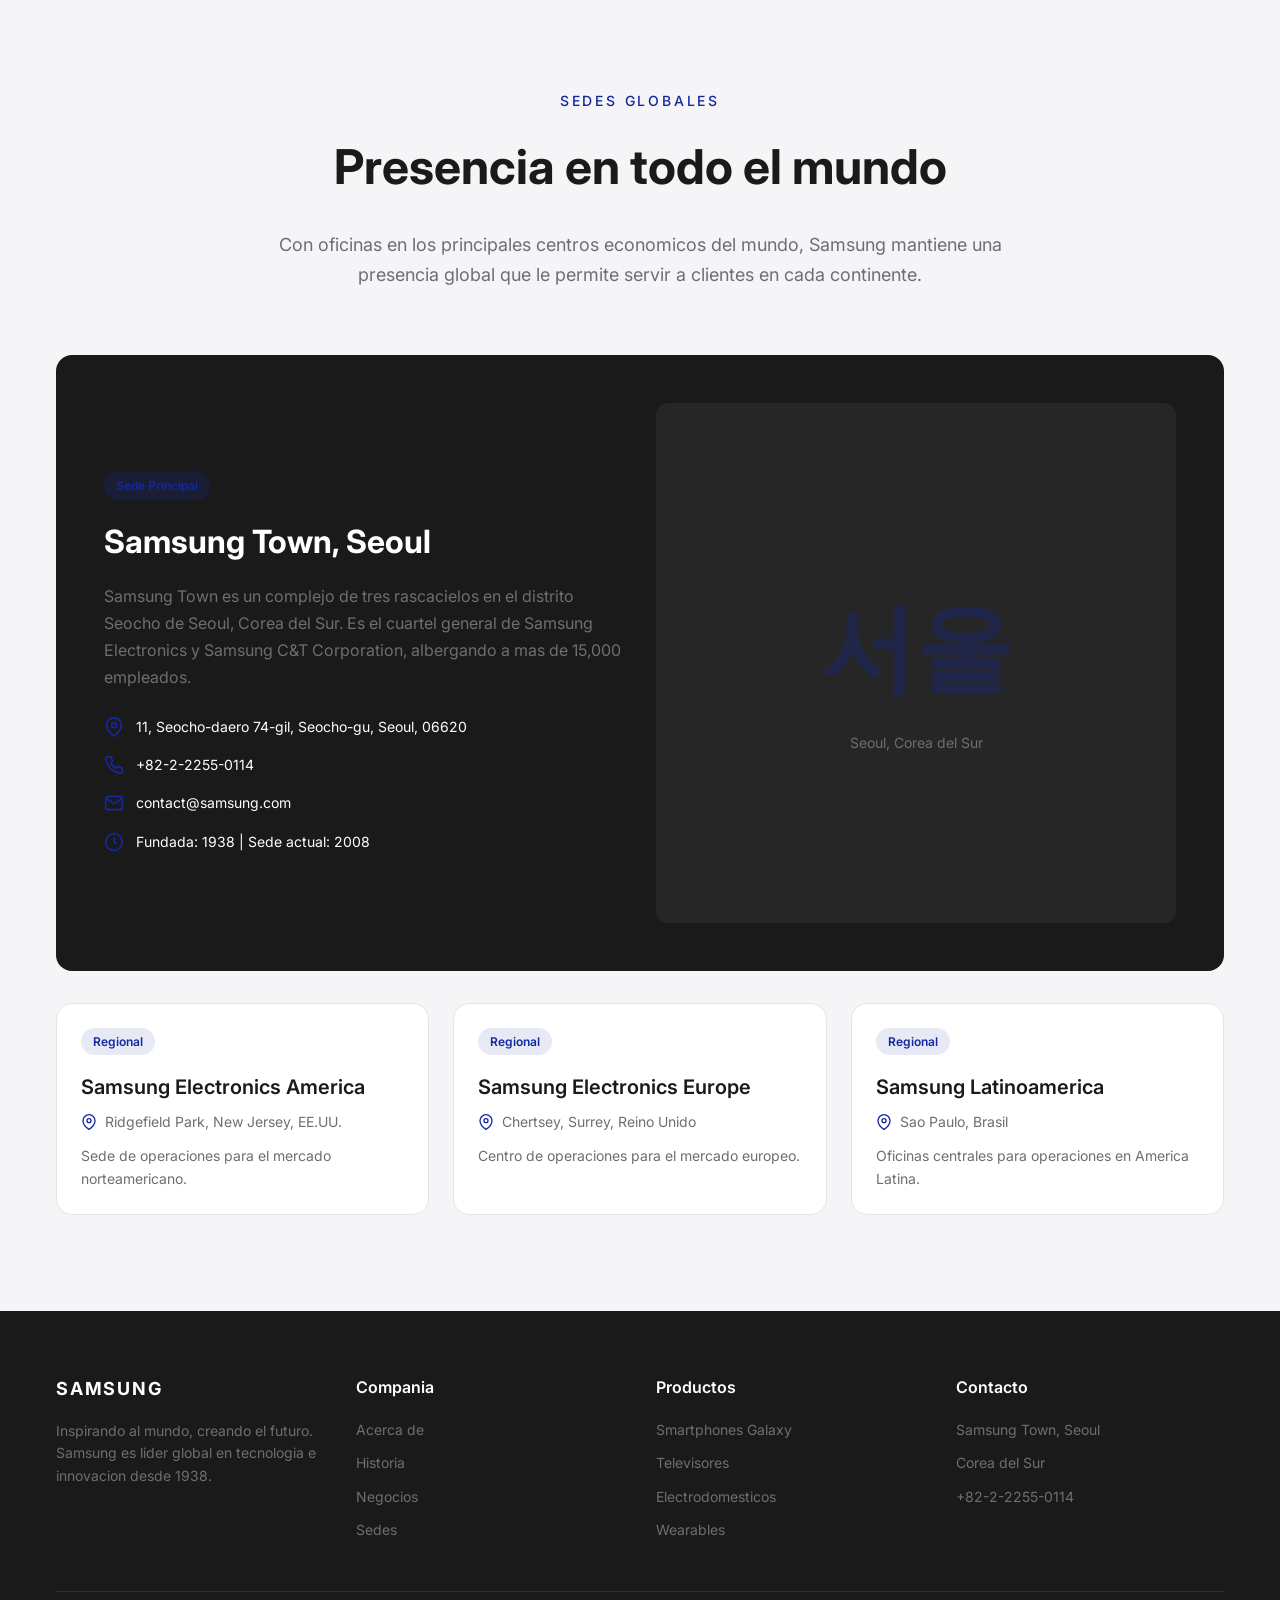
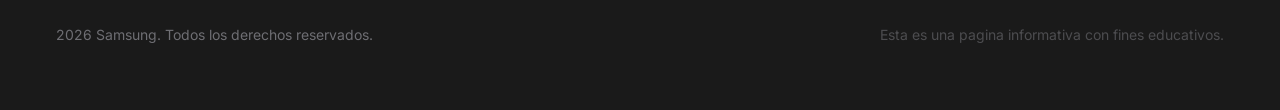
==== commit 62a376b3: "Update index.html" ====
--- a/index.html
+++ b/index.html
@@ -15,7 +15,7 @@
   <!-- Header -->
   <header class="header">
     <div class="header-container">
-      <a href="/" class="logo">
+      <a href="index.html" class="logo">
         <span class="logo-text">SAMSUNG</span>
         <span class="logo-divider"></span>
         <span class="logo-subtitle">Corporate Info</span>
@@ -35,11 +35,10 @@
       </button>
     </div>
     <nav class="nav-mobile" id="mobileNav">
-      <a href="#acerca" class="nav-link-mobile">Acerca de</a>
-      <a href="#historia" class="nav-link-mobile">Historia</a>
-      <a href="#negocios" class="nav-link-mobile">Negocios</a>
-      <a href="#sedes" class="nav-link-mobile">Sedes</a>
+      <a href="#" class="nav-link-mobile">Inicio</a>
       <a href="matrices.html" class="nav-link-mobile">Matrices</a>
+      <a href="#negocios" class="nav-link-mobile">Reportes</a>
+      <a href="#sedes" class="nav-link-mobile">Documentacion</a>
     </nav>
   </header>
 
@@ -462,7 +461,7 @@
         </div>
       </div>
       <div class="footer-bottom">
-        <p>2024 Samsung. Todos los derechos reservados.</p>
+        <p>2026 Samsung. Todos los derechos reservados.</p>
         <p class="footer-disclaimer">Esta es una pagina informativa con fines educativos.</p>
       </div>
     </div>
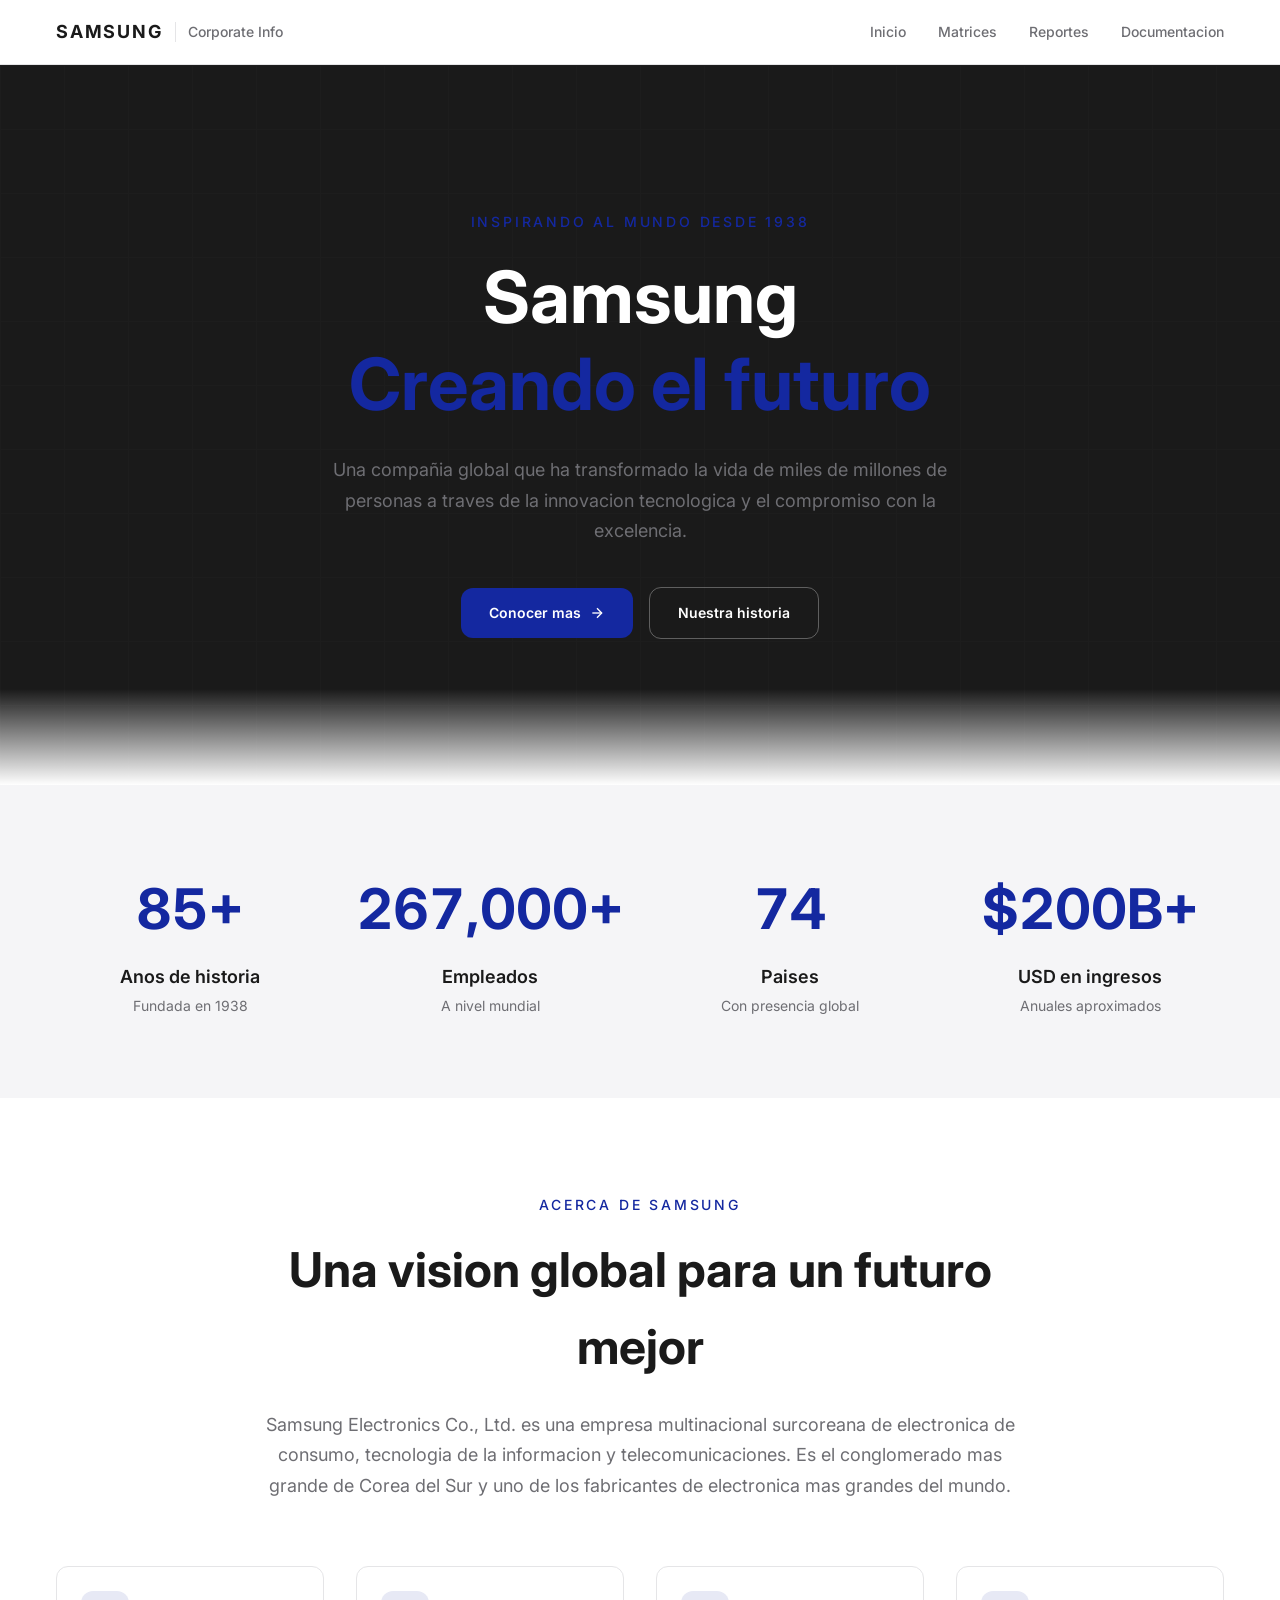
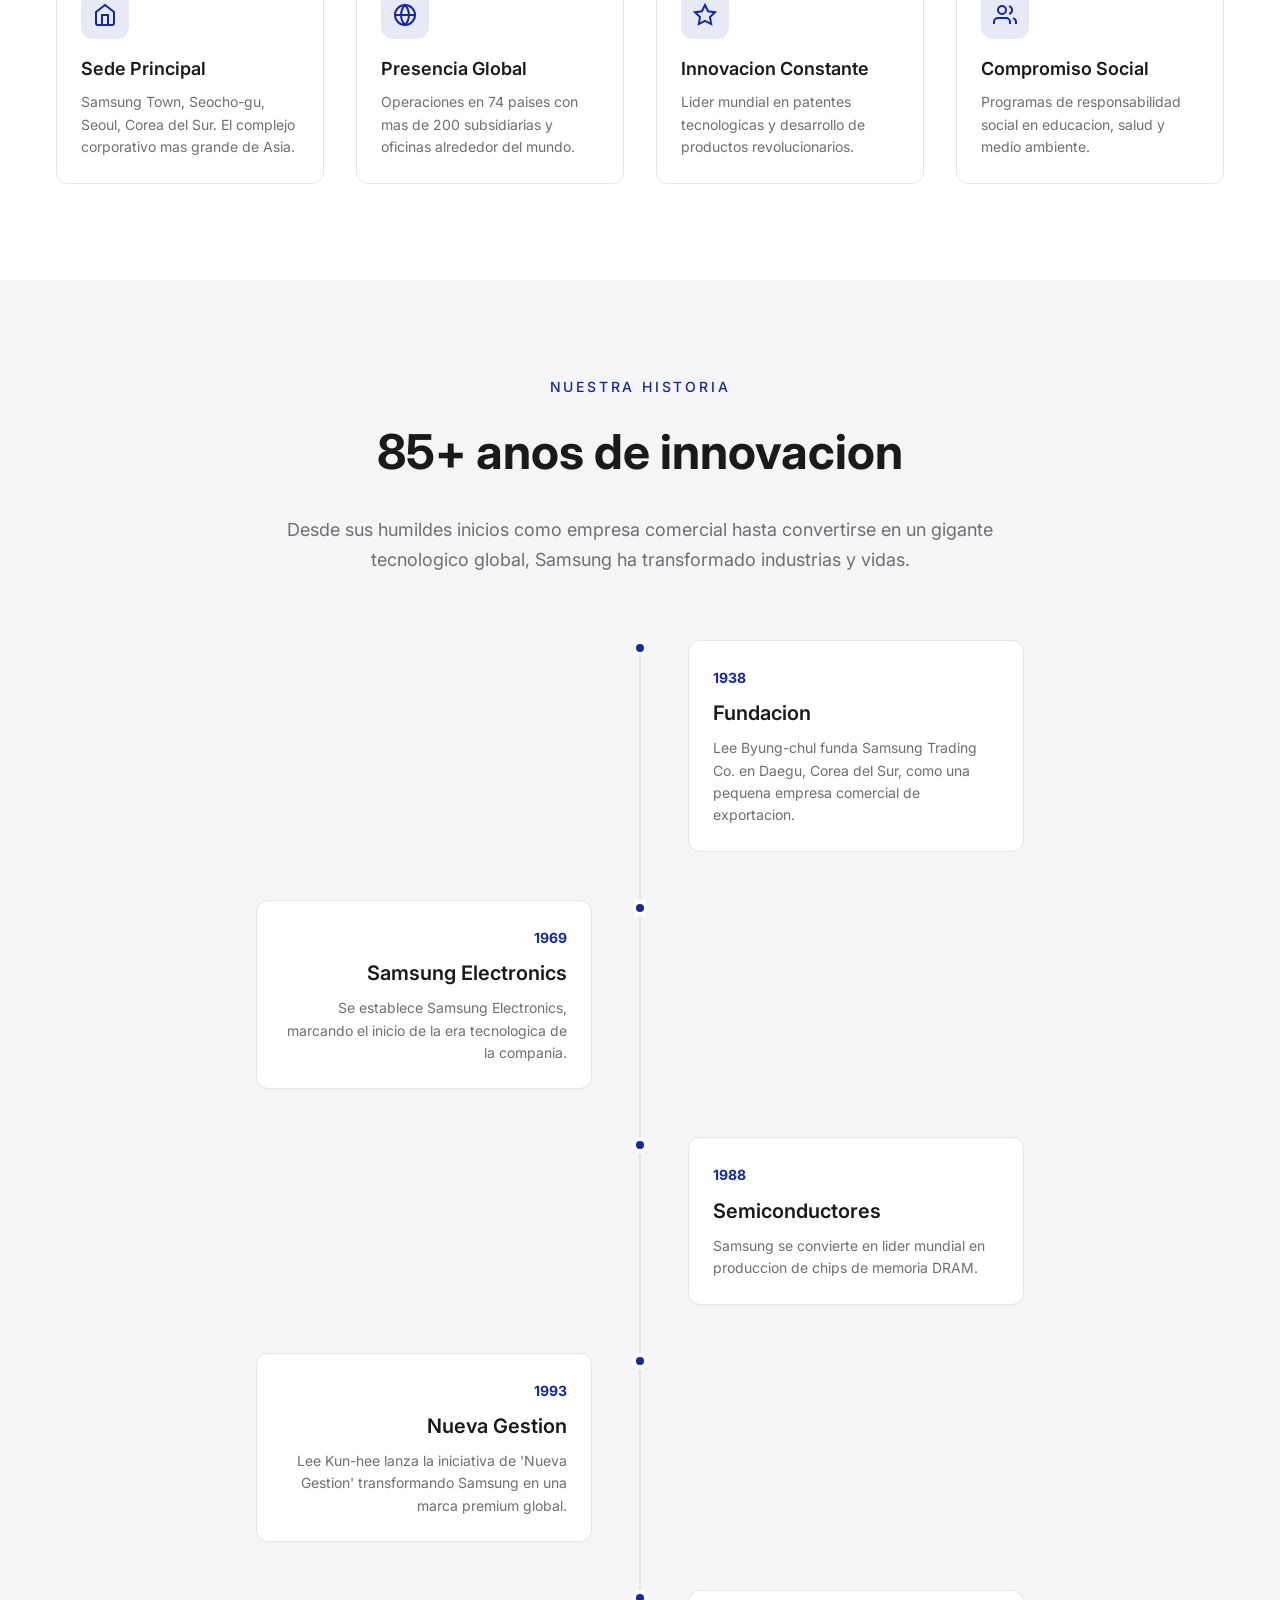
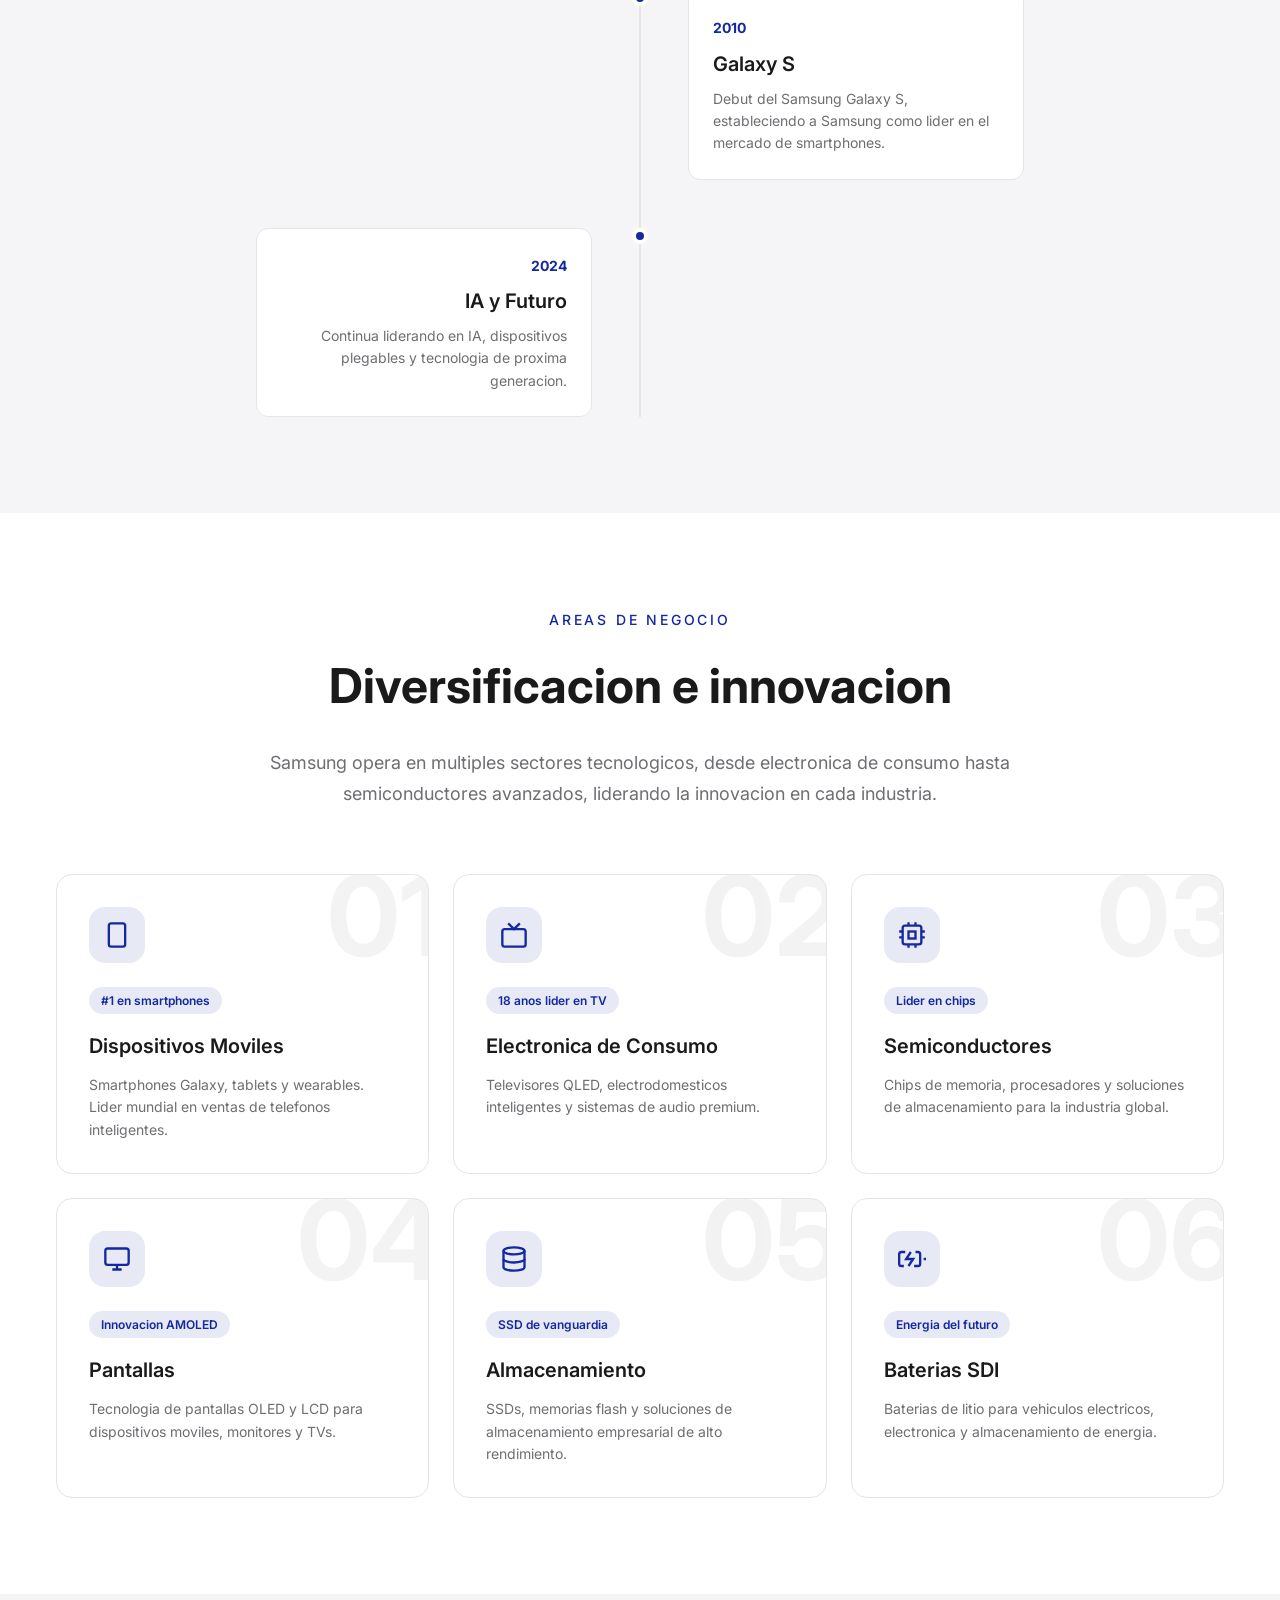
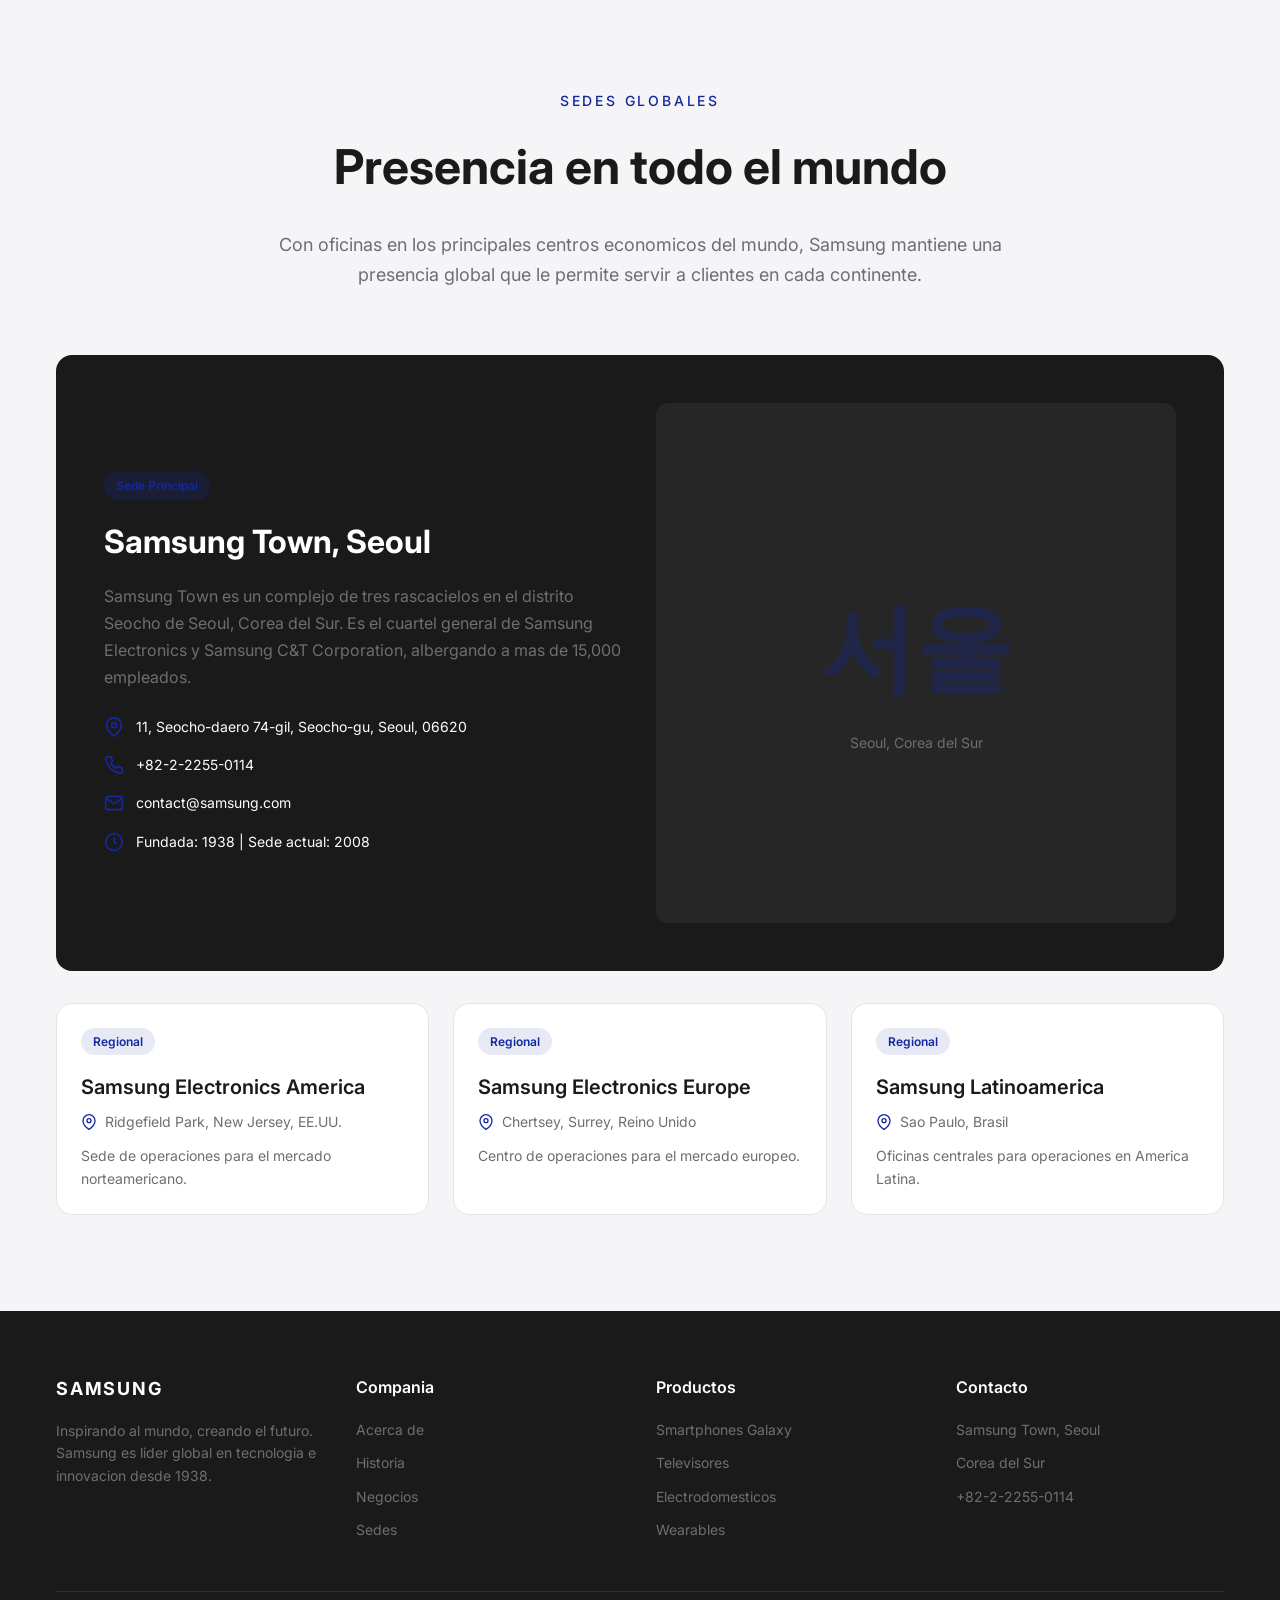
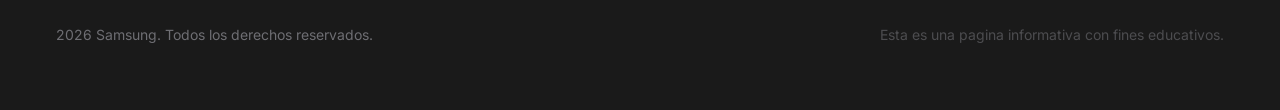
==== commit e7b463a0: "Update index.html" ====
--- a/index.html
+++ b/index.html
@@ -52,7 +52,7 @@
         <span class="hero-title-accent">Creando el futuro</span>
       </h1>
       <p class="hero-description">
-        Una compania global que ha transformado la vida de miles de millones de personas 
+        Una compañia global que ha transformado la vida de miles de millones de personas 
         a traves de la innovacion tecnologica y el compromiso con la excelencia.
       </p>
       <div class="hero-buttons">
